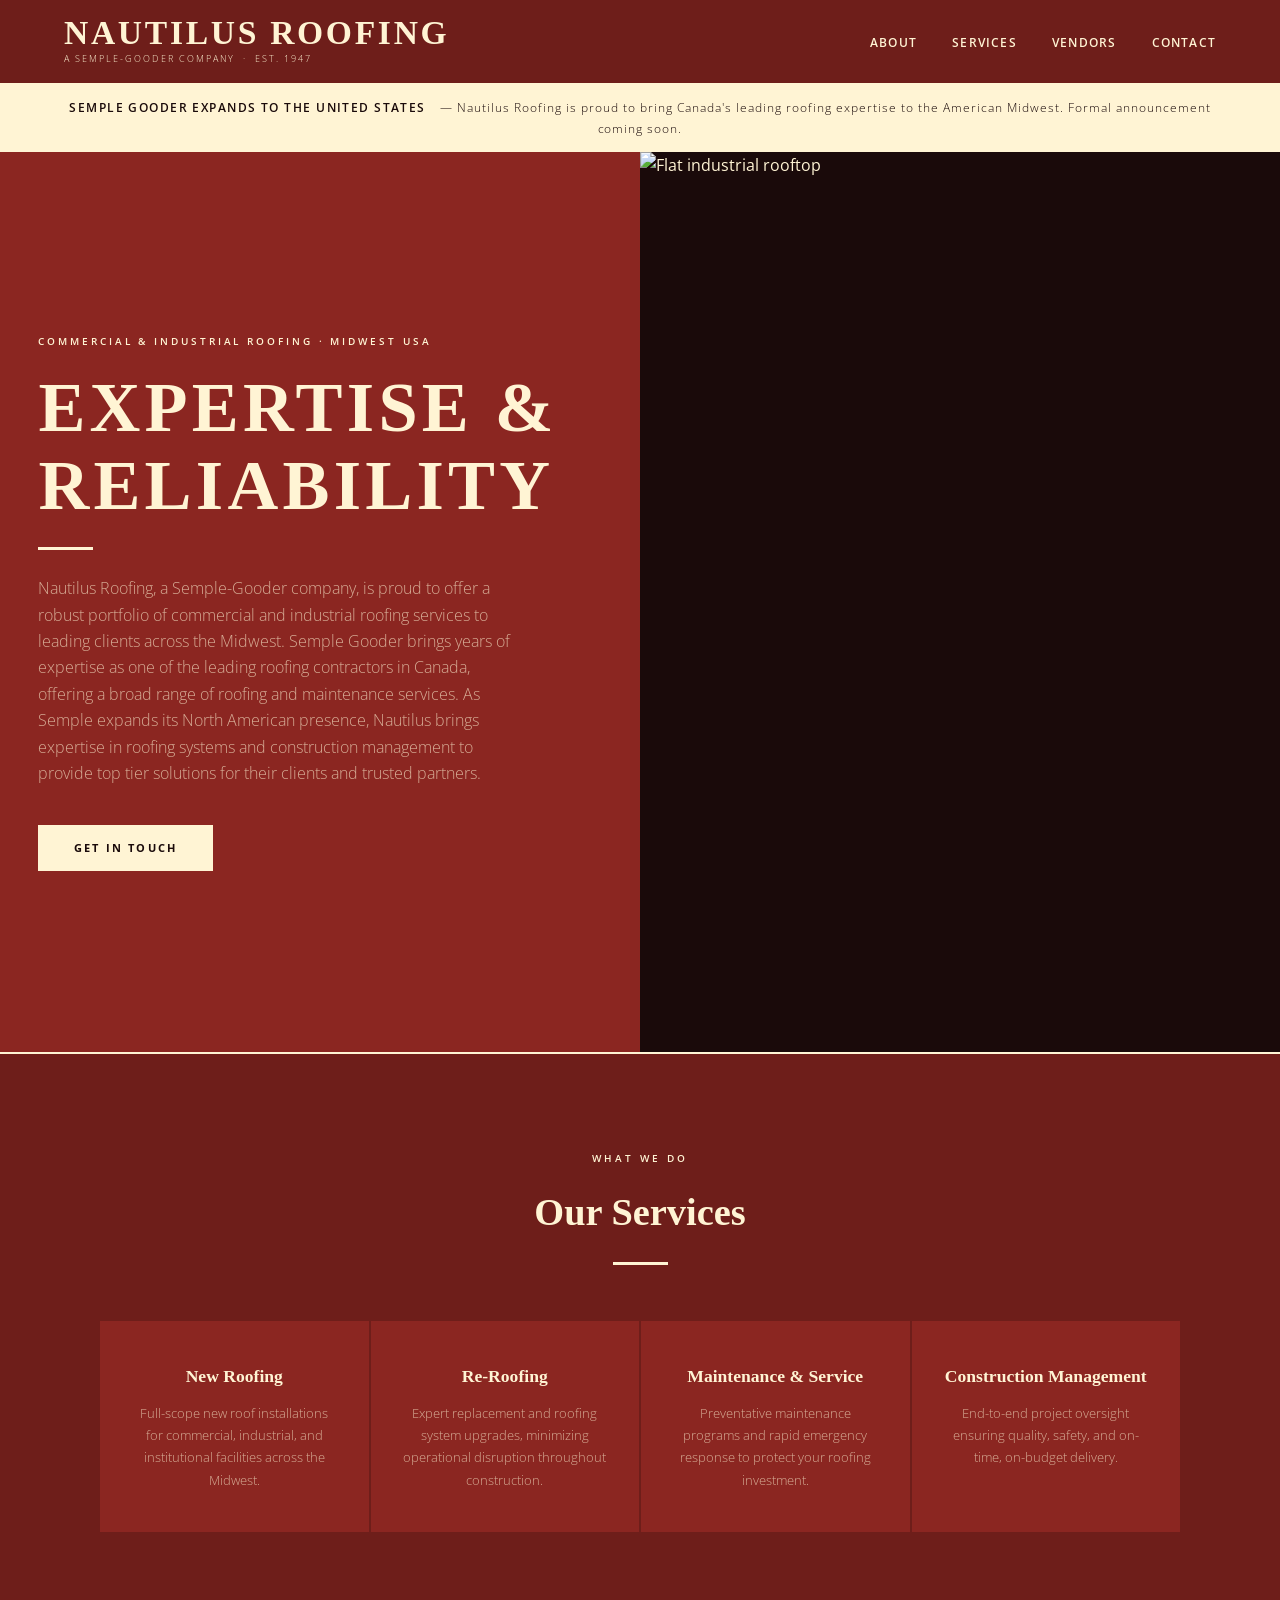
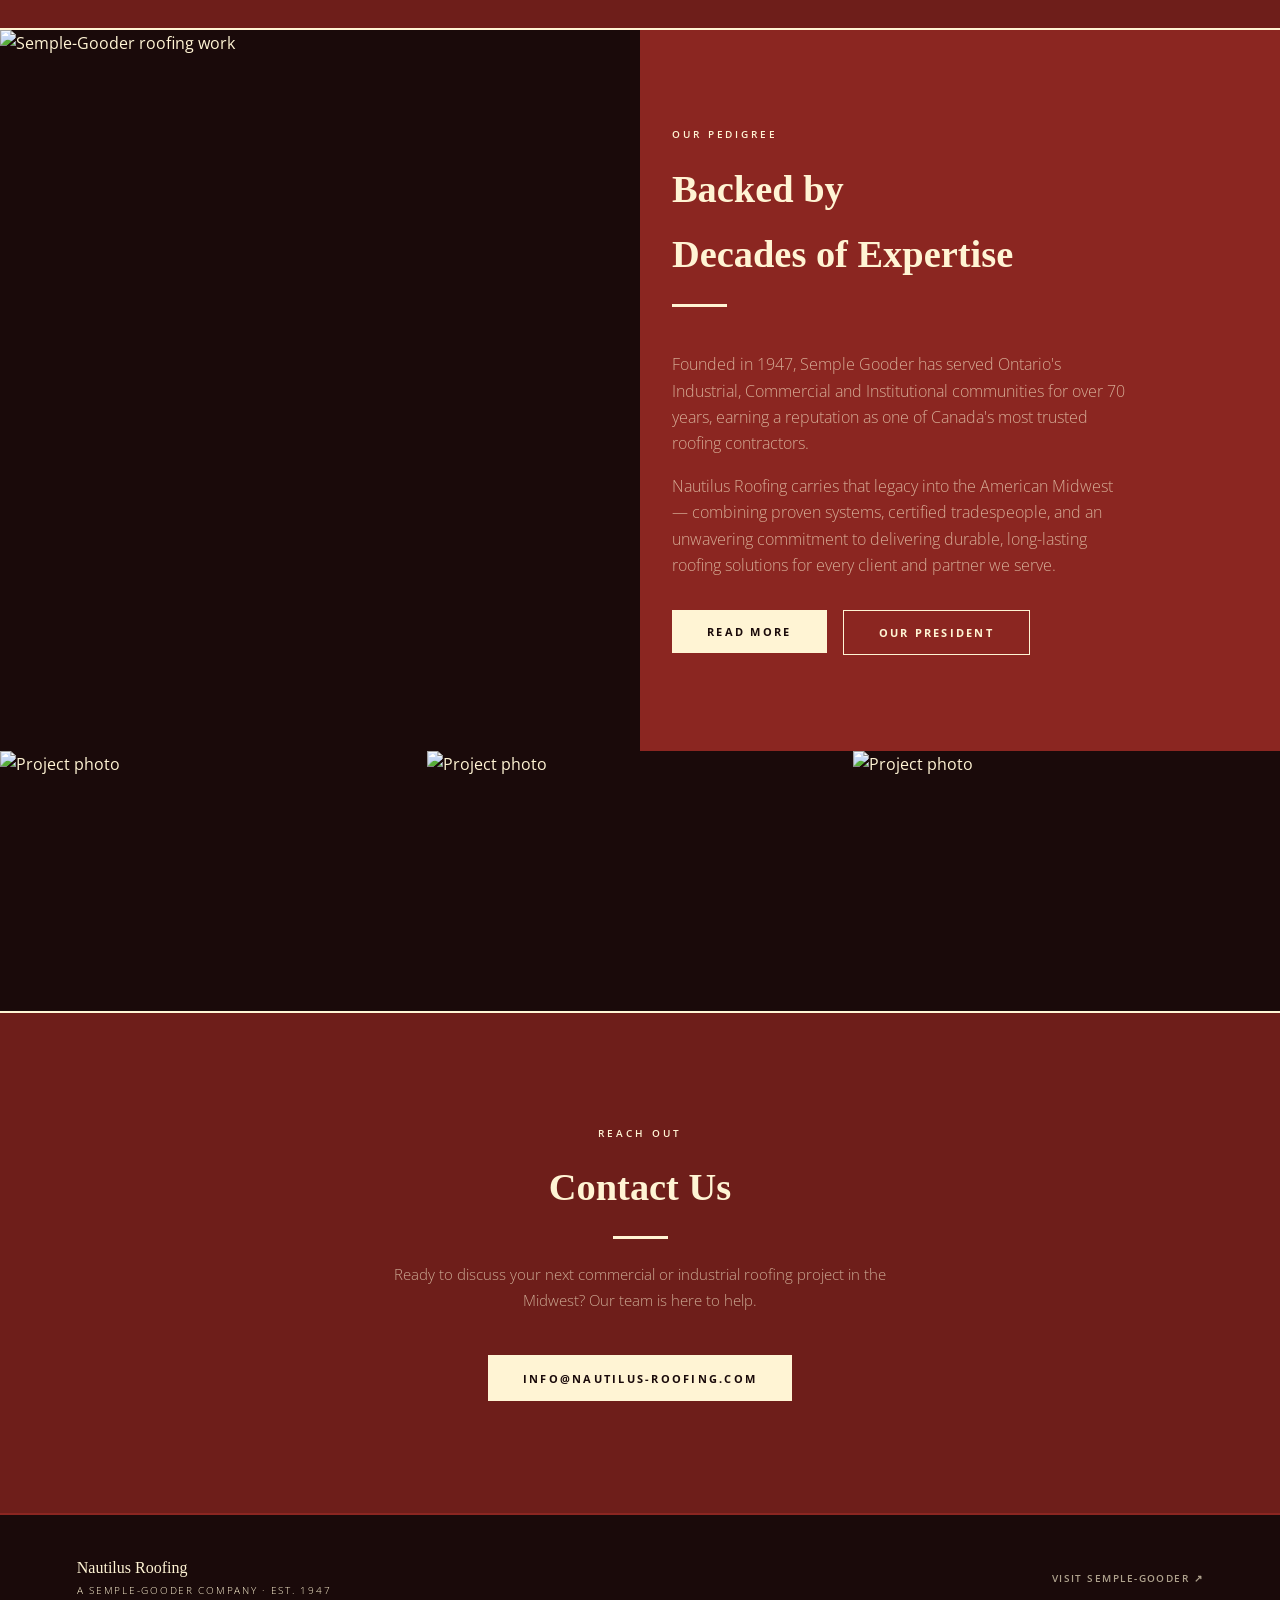
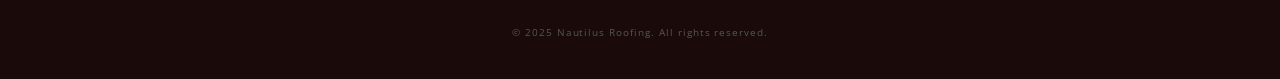
==== index.html @ 1e92c916 "Add files via upload" ====
<!DOCTYPE html>
<html lang="en">
<head>
<meta charset="UTF-8"/>
<meta name="viewport" content="width=device-width, initial-scale=1.0"/>
<title>Nautilus Roofing – A Semple-Gooder Company</title>
<link href="https://fonts.googleapis.com/css2?family=Open+Sans:wght@300;400;600&display=swap" rel="stylesheet"/>
<link href="styles.css" rel="stylesheet"/>
</head>
<body>

<!-- NAV -->
<nav>
  <div class="logo-block">
    <span class="logo-top">Nautilus <span>Roofing</span></span>
    <span class="logo-bottom">A Semple-Gooder Company &nbsp;·&nbsp; Est. 1947</span>
  </div>
  <ul class="nav-links">
    <li><a href="#about">About</a></li>
    <li><a href="#services">Services</a></li>
    <li><a href="vendor.html">Vendors</a></li>
    <li><a href="#contact">Contact</a></li>
  </ul>
</nav>

<!-- ANNOUNCEMENT -->
<div class="announcement">
  Semple Gooder Expands to the United States
  <span>— Nautilus Roofing is proud to bring Canada's leading roofing expertise to the American Midwest. Formal announcement coming soon.</span>
</div>

<!-- HERO -->
<section id="hero">
  <div class="hero-left">
    <p class="eyebrow">Commercial &amp; Industrial Roofing · Midwest USA</p>
    <h1 class="hero-title">Expertise &amp;<br>Reliability</h1>
    <div class="gold-bar"></div>
    <p class="hero-copy">
      Nautilus Roofing, a Semple-Gooder company, is proud to offer a robust portfolio of commercial and industrial roofing services to leading clients across the Midwest. Semple Gooder brings years of expertise as one of the leading roofing contractors in Canada, offering a broad range of roofing and maintenance services. As Semple expands its North American presence, Nautilus brings expertise in roofing systems and construction management to provide top tier solutions for their clients and trusted partners.
    </p>
    <a href="#contact" class="btn">Get in Touch</a>
  </div>
  <div class="hero-right">
    <img src="https://lh3.googleusercontent.com/d/12oArvIvp4bJg8T8Vio-duXnWAzdZwR2B" alt="Flat industrial rooftop"/>
  </div>
</section>

<!-- SERVICES -->
<section id="services">
  <div class="section-header">
    <span class="section-label">What We Do</span>
    <h2 class="section-title">Our Services</h2>
    <div class="gold-bar-c"></div>
  </div>
  <div class="services-grid">
    <div class="service-card">
      <h3>New Roofing</h3>
      <p>Full-scope new roof installations for commercial, industrial, and institutional facilities across the Midwest.</p>
    </div>
    <div class="service-card">
      <h3>Re-Roofing</h3>
      <p>Expert replacement and roofing system upgrades, minimizing operational disruption throughout construction.</p>
    </div>
    <div class="service-card">
      <h3>Maintenance &amp; Service</h3>
      <p>Preventative maintenance programs and rapid emergency response to protect your roofing investment.</p>
    </div>
    <div class="service-card">
      <h3>Construction Management</h3>
      <p>End-to-end project oversight ensuring quality, safety, and on-time, on-budget delivery.</p>
    </div>
  </div>
</section>

<!-- ABOUT -->
<section id="about">
  <div class="about-img">
    <img src="https://semplegooder.com/wp-content/themes/semplegooder/assets/img/front-page/about.jpg" alt="Semple-Gooder roofing work"/>
  </div>
  <div class="about-text">
    <span class="section-label">Our Pedigree</span>
    <h2 class="section-title">Backed by<br>Decades of Expertise</h2>
    <div class="gold-bar"></div>
    <p>Founded in 1947, Semple Gooder has served Ontario's Industrial, Commercial and Institutional communities for over 70 years, earning a reputation as one of Canada's most trusted roofing contractors.</p>
    <p style="margin-top:1rem;">Nautilus Roofing carries that legacy into the American Midwest — combining proven systems, certified tradespeople, and an unwavering commitment to delivering durable, long-lasting roofing solutions for every client and partner we serve.</p>
    <div class="about-buttons">
      <button class="btn" onclick="openOverlay('pr-overlay')">Read More</button>
      <button class="btn btn-outline" onclick="openOverlay('president-overlay')">Our President</button>
    </div>
  </div>
</section>

<!-- PHOTO STRIP -->
<div class="photo-strip">
  <div><img src="https://semplegooder.com/wp-content/uploads/2020/07/a-5.jpg" alt="Project photo"/></div>
  <div><img src="https://semplegooder.com/wp-content/uploads/2020/07/a-8.jpg" alt="Project photo"/></div>
  <div><img src="https://semplegooder.com/wp-content/uploads/2020/07/a-11.jpg" alt="Project photo"/></div>
</div>

<!-- CONTACT -->
<section id="contact">
  <span class="section-label">Reach Out</span>
  <h2 class="section-title">Contact Us</h2>
  <div class="gold-bar-c"></div>
  <p>Ready to discuss your next commercial or industrial roofing project in the Midwest? Our team is here to help.</p>
  <a class="btn" href="mailto:info@nautilus-roofing.com">info@nautilus-roofing.com</a>
</section>

<!-- FOOTER -->
<footer>
  <div class="footer-left">
    Nautilus Roofing
    <small>A Semple-Gooder Company · Est. 1947</small>
  </div>
  <div class="footer-right">
    <a href="https://semplegooder.com" target="_blank" rel="noopener">Visit Semple-Gooder ↗</a>
  </div>
  <p class="footer-copy">© 2025 Nautilus Roofing. All rights reserved.</p>
</footer>

<!-- PR OVERLAY -->
<div class="overlay" id="pr-overlay">
  <button class="overlay-close" onclick="closeOverlay('pr-overlay')">✕ Close</button>

  <div class="pr-header">
    <div>
      <div class="logo-top">Nautilus <span>Roofing</span></div>
      <div class="logo-bottom">A Semple Gooder Company</div>
    </div>
    <div class="pr-header-contact">
      11845 Brookfield St.<br>Livonia, MI 48154<br>(734) 524-0155
    </div>
  </div>

  <div class="overlay-inner">
    <div class="pr-headline">Nautilus Roofing, a Semple-Gooder Company, Launches Operations Across the Midwest</div>
    <div class="overlay-body">
      <p><strong>DETROIT, MICH.</strong> — Nautilus Roofing, a Semple-Gooder company, today announced its launch as a premier commercial and industrial roofing contractor serving clients throughout the Midwest.</p>
      <p>Headquartered in the Detroit area, Nautilus Roofing combines local leadership with the expertise and resources of Semple-Gooder, one of Canada's leading roofing contractors. As Semple-Gooder continues to expand its North American presence, Nautilus brings specialized roofing knowledge and construction management expertise to commercial, industrial, and institutional clients across the region.</p>
      <p>The company is led by Scott Nemecek, President of Nautilus Roofing, with Patrick Shain overseeing operations. Together with Mark Baxter, President of Semple-Gooder, the leadership team brings hundreds of years of combined roofing, construction, and project management experience to the business.</p>
      <p>Nautilus Roofing was established to serve organizations requiring a trusted roofing partner capable of delivering complex projects safely, efficiently, and with minimal disruption to ongoing operations.</p>
      <p>"The Midwest is home to some of North America's most important manufacturing, industrial, and commercial facilities," said Scott Nemecek, President of Nautilus Roofing. "Our team understands the unique challenges these facilities face and the importance of delivering roofing solutions that support long-term operational reliability."</p>
      <p>Nemecek added, "By combining local expertise with the strength and experience of Semple-Gooder, we're able to provide clients with exceptional service, proven project execution, and the resources necessary to successfully manage projects of any size or complexity."</p>
      <p>Nautilus Roofing offers a comprehensive portfolio of commercial and industrial roofing services, including new roof installations, re-roofing projects, preventative maintenance programs, emergency service response, and full-scale construction management. The company serves clients across a variety of sectors, including manufacturing, automotive, industrial, commercial, and institutional markets.</p>
      <p>According to Mark Baxter, President of Semple-Gooder, the launch represents an important milestone in the company's long-term growth strategy.</p>
      <p>"Nautilus Roofing reflects our commitment to bringing the experience, quality, and customer-focused approach that have defined Semple-Gooder for decades to clients throughout the Midwest," said Baxter. "With Scott Nemecek and Patrick Shain leading the organization, Nautilus is exceptionally well-positioned to support customers with reliable roofing solutions and professional project management from planning through completion."</p>
      <h3>Core Service Areas</h3>
      <ul>
        <li>New roofing installations for commercial, industrial, and institutional facilities</li>
        <li>Re-roofing and roofing system upgrades designed to minimize operational disruption</li>
        <li>Preventative maintenance and emergency service programs that protect roofing assets</li>
        <li>Construction management services that ensure quality, safety, schedule adherence, and budget control</li>
      </ul>
      <p>With strong local leadership, extensive industry experience, and the backing of an established North American roofing contractor, Nautilus Roofing is positioned to become a trusted partner for facility owners and property managers throughout the Midwest.</p>
    </div>

    <div class="pr-footer">
      <h3>About Nautilus Roofing</h3>
      <p>Nautilus Roofing, a Semple-Gooder company, provides commercial and industrial roofing services throughout the Midwest. Based in Detroit, the company specializes in new roofing, re-roofing, maintenance and service programs, and construction management for commercial, industrial, and institutional facilities.</p>
      <h3 style="margin-top:1.4rem;">About Semple-Gooder</h3>
      <p>Semple-Gooder is one of Canada's leading roofing contractors, providing roofing, maintenance, and construction services to commercial, industrial, and institutional clients. With decades of experience and a reputation for quality workmanship and project execution, the company continues to expand its presence across North America.</p>
      <div class="pr-media-contact">Media Contact &nbsp;·&nbsp; <span><a href="mailto:info@nautilus-roofing.com">info@nautilus-roofing.com</a></span></div>
    </div>

  </div>
</div>

<!-- PRESIDENT OVERLAY -->
<div class="overlay" id="president-overlay">
  <button class="overlay-close" onclick="closeOverlay('president-overlay')">✕ Close</button>
  <div class="overlay-inner">
    <span class="overlay-eyebrow">Meet Our President</span>
    <div class="overlay-title">Scott Nemecek</div>
    <div class="overlay-subtitle">President, Nautilus Roofing</div>
    <div class="overlay-divider"></div>
    <div class="overlay-body">
      <p>Scott Nemecek is President of Nautilus Roofing, a Semple-Gooder company, where he leads strategic growth, operational excellence, and client partnerships across the commercial and industrial roofing sector. With an extensive background in construction and business leadership, Scott has built a reputation for delivering high-quality projects, fostering strong customer relationships, and developing high-performing teams focused on safety, innovation, and long-term value.</p>
      <p>Throughout his career, Scott has held leadership roles that have strengthened his expertise in project management, business development, operations, and customer service. His extensive experience across a broad range of construction markets—including institutional, automotive, federal, power and energy, petrochemical, municipal, and K-12 and higher education sectors—has provided him with a comprehensive understanding of complex building systems, large-scale project execution, and the evolving needs of commercial and industrial property owners.</p>
      <p>Today, Scott leads Nautilus Roofing as it expands its presence throughout the Midwest, providing clients with comprehensive roofing solutions, construction management expertise, and exceptional service. Under his leadership, Nautilus continues to deliver dependable, high-performance roofing systems that help customers protect and maximize the value of their facilities.</p>
      <p>Nautilus Roofing, a Semple-Gooder company, proudly offers a robust portfolio of commercial and industrial roofing services to leading clients across the Midwest. Backed by the strength and experience of Semple Gooder, one of Canada's leading roofing contractors, Nautilus combines decades of roofing expertise with proven construction management capabilities to deliver top-tier solutions for clients and trusted partners throughout North America.</p>
    </div>
  </div>
</div>

<script src="site.js"></script>

</body>
</html>
---- styles.css ----
@font-face { font-family: 'Cooper BT'; src: local('Cooper BT'), local('CooperBT'); }
@font-face { font-family: 'Egyptian Slate'; src: local('Egyptian Slate'), local('EgyptianSlate'); }
*, *::before, *::after { box-sizing: border-box; margin: 0; padding: 0; }

:root {
  --red:    #8b2621;
  --red-dk: #6e1e1a;
  --red-lt: #a32e29;
  --gold:   #fff4d4;
  --cream:  #fff4d4;
  --white:  #ffffff;
  --dark:   #1a0a0a;
  --muted:  rgba(255,244,212,0.65);
}

html { scroll-behavior: smooth; }

body {
  font-family: 'Open Sans', sans-serif;
  background: var(--dark);
  color: var(--cream);
  line-height: 1.7;
}

/* ── NAV ── */
nav {
  position: fixed; top: 0; width: 100%; z-index: 100;
  background: var(--red-dk);
  border-bottom: 2px solid var(--gold);
  display: flex; align-items: center; justify-content: space-between;
  padding: 0 5%;     height: 85px;
}

.logo-block { display: flex; flex-direction: column; justify-content: center; }
.logo-link { text-decoration: none; }
.logo-top {
  font-family: 'Cooper BT', 'Bookman Old Style', serif;
  font-weight: 800; font-size: 2.1rem;
  letter-spacing: 0.08em; text-transform: uppercase;
  color: var(--cream); line-height: 1;
}
.logo-top span { color: var(--gold); }
.logo-bottom {
  font-family: 'Open Sans', sans-serif;
  font-size: 0.58rem; font-weight: 300;
  letter-spacing: 0.22em; text-transform: uppercase;
  color: var(--gold); margin-top: 2px;
}

.nav-links { display: flex; gap: 2.2rem; list-style: none; }
.nav-links a {
  font-family: 'Open Sans', sans-serif;
  font-size: 0.75rem; font-weight: 600;
  letter-spacing: 0.1em; text-transform: uppercase;
  color: var(--cream); text-decoration: none; transition: color 0.2s;
}
.nav-links a:hover { color: var(--gold); }
.nav-links a.active { color: var(--gold); }

/* ── ANNOUNCEMENT ── */
.announcement {
  background: var(--gold);
  color: var(--dark);
  text-align: center;
  padding: 0.75rem 5%;
  font-family: 'Open Sans', sans-serif;
  font-size: 0.75rem; font-weight: 600;
  letter-spacing: 0.12em; text-transform: uppercase;
  margin-top: 85px;
}
.announcement span {
  font-weight: 300; letter-spacing: 0.08em;
  text-transform: none; margin-left: 0.6rem; font-size: 0.78rem;
}

/* ── HERO ── */
#hero {
  min-height: 100vh;
  display: grid;
  grid-template-columns: 1fr 1fr;
}

.hero-left {
  background: var(--red);
  display: flex; flex-direction: column;
  justify-content: center;
  padding: 6rem 5% 6rem 6%;
  position: relative; overflow: hidden;
}
.hero-left::before {
  content: '';
  position: absolute; inset: 0;
  background: url('https://semplegooder.com/wp-content/uploads/2020/07/a-1.jpg') center/cover no-repeat;
  opacity: 0.12; pointer-events: none;
}
.hero-left > * { position: relative; z-index: 1; }

.eyebrow {
  font-size: 0.65rem; font-weight: 600;
  letter-spacing: 0.28em; text-transform: uppercase;
  color: var(--gold); margin-bottom: 1.2rem;
}
.hero-title {
  font-family: 'Cooper BT', 'Bookman Old Style', serif;
  font-size: clamp(2.8rem, 5.5vw, 4.4rem);
  font-weight: 800; line-height: 1.1;
  text-transform: uppercase; letter-spacing: 0.06em;
  color: var(--cream); margin-bottom: 1.4rem;
}
.gold-bar { width: 55px; height: 3px; background: var(--gold); margin-bottom: 1.6rem; }
.hero-copy {
  font-size: 0.97rem; font-weight: 300;
  color: var(--muted); margin-bottom: 2.4rem; max-width: 480px;
}
.btn {
  display: inline-block;
  font-family: 'Open Sans', sans-serif;
  font-size: 0.7rem; font-weight: 700;
  letter-spacing: 0.2em; text-transform: uppercase;
  padding: 0.85rem 2.2rem;
  background: var(--gold); color: var(--dark);
  text-decoration: none; border: none; cursor: pointer;
  transition: opacity 0.2s; align-self: flex-start;
}
.btn:hover { opacity: 0.85; }
.btn-outline {
  background: transparent;
  border: 1px solid var(--gold);
  color: var(--gold);
}
.btn-outline:hover { background: var(--gold); color: var(--dark); opacity: 1; }

.hero-right { position: relative; overflow: hidden; }
.hero-right img { width: 100%; height: 100%; object-fit: cover; display: block; }

/* ── SECTION SHARED ── */
.section-header { text-align: center; margin-bottom: 3.5rem; }
.section-label {
  font-size: 0.65rem; font-weight: 600;
  letter-spacing: 0.28em; text-transform: uppercase;
  color: var(--gold); display: block; margin-bottom: 0.8rem;
}
.section-title {
  font-family: 'Egyptian Slate', 'Georgia', serif;
  font-size: clamp(1.6rem, 3vw, 2.4rem);
  font-weight: 700; color: var(--cream); margin-bottom: 1rem;
}
.gold-bar-c { width: 55px; height: 3px; background: var(--gold); margin: 0 auto; }

/* ── SERVICES ── */
#services {
  background: var(--red-dk);
  border-top: 2px solid var(--gold);
  border-bottom: 2px solid var(--gold);
  padding: 6rem 6%;
}
.services-grid {
  display: grid;
  grid-template-columns: repeat(auto-fit, minmax(220px, 1fr));
  gap: 2px; max-width: 1080px; margin: 0 auto;
}
.service-card {
  background: var(--red); padding: 2.6rem 2rem;
  text-align: center; transition: background 0.2s;
  position: relative; overflow: hidden;
}
.service-card::before {
  content: ''; position: absolute; bottom: 0; left: 0;
  width: 100%; height: 3px; background: var(--gold);
  transform: scaleX(0); transform-origin: left; transition: transform 0.3s;
}
.service-card:hover { background: var(--red-lt); }
.service-card:hover::before { transform: scaleX(1); }
.service-card h3 {
  font-family: 'Playfair Display', serif;
  font-size: 1.1rem; color: var(--cream); margin-bottom: 0.6rem;
}
.service-card p { font-size: 0.82rem; color: var(--muted); font-weight: 300; }

/* ── ABOUT ── */
#about { display: grid; grid-template-columns: 1fr 1fr; min-height: 500px; }
.about-img { position: relative; overflow: hidden; }
.about-img img { width: 100%; height: 100%; object-fit: cover; display: block; }
.about-text {
  background: var(--red); padding: 6rem 5%;
  display: flex; flex-direction: column; justify-content: center;
}
.about-text p {
  font-size: 0.97rem; font-weight: 300;
  color: var(--muted); margin-top: 1.2rem; max-width: 460px;
}
.about-buttons { display: flex; gap: 1rem; margin-top: 2rem; flex-wrap: wrap; }

/* ── PHOTO STRIP ── */
.photo-strip { display: grid; grid-template-columns: repeat(3, 1fr); height: 260px; overflow: hidden; }
.photo-strip div { overflow: hidden; }
.photo-strip img { width: 100%; height: 100%; object-fit: cover; display: block; transition: transform 0.5s; }
.photo-strip div:hover img { transform: scale(1.04); }

/* ── CONTACT ── */
#contact {
  background: var(--red-dk);
  border-top: 2px solid var(--gold);
  padding: 7rem 6%; text-align: center;
}
#contact p {
  font-size: 0.95rem; font-weight: 300; color: var(--muted);
  margin: 1.4rem auto 2.6rem; max-width: 500px;
}

/* ── FOOTER ── */
footer {
  background: var(--dark); border-top: 2px solid var(--red);
  padding: 2.4rem 6%;
  display: flex; flex-wrap: wrap;
  align-items: center; justify-content: space-between; gap: 1rem;
}
.footer-left { font-family: 'Playfair Display', serif; font-size: 1rem; color: var(--cream); }
.footer-left small {
  display: block; font-family: 'Open Sans', sans-serif;
  font-size: 0.6rem; font-weight: 300;
  letter-spacing: 0.18em; text-transform: uppercase;
  color: var(--gold); margin-top: 2px;
}
.footer-right a {
  font-family: 'Open Sans', sans-serif;
  font-size: 0.65rem; font-weight: 600;
  letter-spacing: 0.14em; text-transform: uppercase;
  color: var(--muted); text-decoration: none; transition: color 0.2s;
}
.footer-right a:hover { color: var(--gold); }
.footer-copy { width: 100%; text-align: center; font-size: 0.6rem; color: #555; margin-top: 0.6rem; letter-spacing: 0.1em; }

/* ── OVERLAY PAGES ── */
.overlay {
  display: none; position: fixed; inset: 0; z-index: 200;
  background: var(--dark); overflow-y: auto;
}
.overlay.active { display: block; }
.overlay-inner { max-width: 1100px; margin: 0 auto; padding: 5rem 8% 6rem; }
.overlay-close {
  position: fixed; top: 1.6rem; right: 2rem;
  font-family: 'Open Sans', sans-serif;
  font-size: 0.7rem; font-weight: 600;
  letter-spacing: 0.16em; text-transform: uppercase;
  color: var(--gold); background: var(--red-dk);
  border: 1px solid var(--gold); padding: 0.5rem 1.2rem;
  cursor: pointer; z-index: 201;
}
.overlay-close:hover { background: var(--red); }
.overlay-eyebrow {
  font-size: 0.65rem; font-weight: 600;
  letter-spacing: 0.28em; text-transform: uppercase;
  color: var(--gold); margin-bottom: 1rem; display: block;
}
.overlay-title {
  font-family: 'Cooper BT', 'Bookman Old Style', serif;
  font-size: clamp(1.8rem, 4vw, 3rem);
  font-weight: 800; color: var(--cream);
  text-transform: uppercase; letter-spacing: 0.05em;
  margin-bottom: 0.4rem;
}
.overlay-subtitle {
  font-family: 'Egyptian Slate', 'Georgia', serif;
  font-size: 1rem; color: var(--muted); margin-bottom: 2rem;
}
.overlay-divider { width: 55px; height: 3px; background: var(--gold); margin-bottom: 2.4rem; }
.overlay-body p {
  font-size: 0.95rem; font-weight: 300;
  color: var(--muted); line-height: 1.9; margin-bottom: 1.4rem;
}
.overlay-body h3 {
  font-family: 'Egyptian Slate', 'Georgia', serif;
  font-size: 1.1rem; color: var(--cream);
  margin: 2rem 0 0.8rem;
}
.overlay-body ul {
  list-style: none; margin-bottom: 1.4rem;
}
.overlay-body ul li {
  font-size: 0.95rem; font-weight: 300;
  color: var(--muted); line-height: 1.9; padding-left: 1.2rem;
  position: relative;
}
.overlay-body ul li::before {
  content: '—'; position: absolute; left: 0; color: var(--gold);
}

/* PR letterhead inside the PR overlay */
.pr-header {
  background: var(--red-dk);
  border-top: 2px solid var(--gold); border-bottom: 2px solid var(--gold);
  padding: 1.2rem 12%;
  display: flex; justify-content: space-between; align-items: center;
  flex-wrap: wrap; gap: 1rem;
}
.pr-header .logo-top { font-size: 1.9rem; }
.pr-header-contact {
  text-align: right; font-size: 0.8rem; font-weight: 300;
  color: var(--cream); line-height: 1.8;
}
.pr-headline {
  font-family: 'Egyptian Slate', 'Georgia', serif;
  font-size: 1.25rem; font-weight: 700;
  color: var(--cream); margin-bottom: 2rem; line-height: 1.4;
}
.pr-footer { border-top: 3px solid var(--gold); margin-top: 3rem; padding-top: 2rem; }
.pr-footer p {
  font-size: 0.9rem; font-weight: 300;
  color: var(--muted); line-height: 1.9; margin-top: 0.6rem;
}
.pr-media-contact {
  margin-top: 1.6rem; font-size: 0.65rem;
  letter-spacing: 0.16em; text-transform: uppercase; color: var(--gold);
}
.pr-media-contact span { color: var(--muted); text-transform: none; letter-spacing: 0.04em; }
.pr-media-contact a { color: inherit; text-decoration: none; }
.pr-media-contact a:hover { color: var(--gold); text-decoration: underline; }

/* ── SUB-PAGE HERO ── */
.page-hero {
  background: var(--red);
  border-bottom: 2px solid var(--gold);
  padding: 9rem 6% 4.5rem;
  text-align: center;
  position: relative; overflow: hidden;
}
.page-hero::before {
  content: '';
  position: absolute; inset: 0;
  background: url('https://semplegooder.com/wp-content/uploads/2020/07/a-1.jpg') center/cover no-repeat;
  opacity: 0.12; pointer-events: none;
}
.page-hero > * { position: relative; z-index: 1; }
.page-hero .hero-title { margin-bottom: 1.4rem; }

/* ── VENDORS ── */
.vendor-body { background: var(--red); padding: 5rem 6% 6rem; }
.vendor-prose { max-width: 820px; margin: 0 auto; }
.vendor-prose p {
  font-size: 0.97rem; font-weight: 300;
  color: var(--muted); line-height: 1.9; margin-bottom: 1.5rem;
}
.vendor-prose p:last-child { margin-bottom: 0; }
.vendor-lead { color: var(--cream) !important; font-size: 1.05rem !important; }

#vendor-docs {
  background: var(--red-dk);
  border-top: 2px solid var(--gold);
  padding: 6rem 6%;
}
.docs-grid {
  display: grid;
  grid-template-columns: repeat(auto-fit, minmax(280px, 1fr));
  gap: 2px; max-width: 900px; margin: 0 auto;
}
.doc-card {
  background: var(--red); padding: 2.8rem 2rem;
  text-align: center; transition: background 0.2s;
  position: relative; overflow: hidden;
  display: flex; flex-direction: column; align-items: center;
}
.doc-card::before {
  content: ''; position: absolute; bottom: 0; left: 0;
  width: 100%; height: 3px; background: var(--gold);
  transform: scaleX(0); transform-origin: left; transition: transform 0.3s;
}
.doc-card:hover { background: var(--red-lt); }
.doc-card:hover::before { transform: scaleX(1); }
.doc-card h3 {
  font-family: 'Egyptian Slate', 'Georgia', serif;
  font-size: 1.1rem; color: var(--cream); margin-bottom: 0.6rem;
}
.doc-card p {
  font-size: 0.82rem; color: var(--muted);
  font-weight: 300; margin-bottom: 1.8rem;
}
.doc-card .btn { align-self: center; margin-top: auto; }
.docs-note {
  text-align: center; font-size: 0.85rem; font-weight: 300;
  color: var(--muted); max-width: 620px; margin: 3rem auto 0;
}
.docs-note a { color: var(--gold); }

@media (max-width: 768px) {
  #hero, #about { grid-template-columns: 1fr; }
  .hero-right { height: 320px; }
  .about-img { height: 280px; }
  .photo-strip { grid-template-columns: 1fr 1fr; height: 200px; }
  .photo-strip div:last-child { display: none; }
  .nav-links { display: none; }
  .pr-header { padding: 1.2rem 6%; }
  .pr-header-contact { text-align: left; }
  .page-hero { padding: 7.5rem 6% 3.5rem; }
}
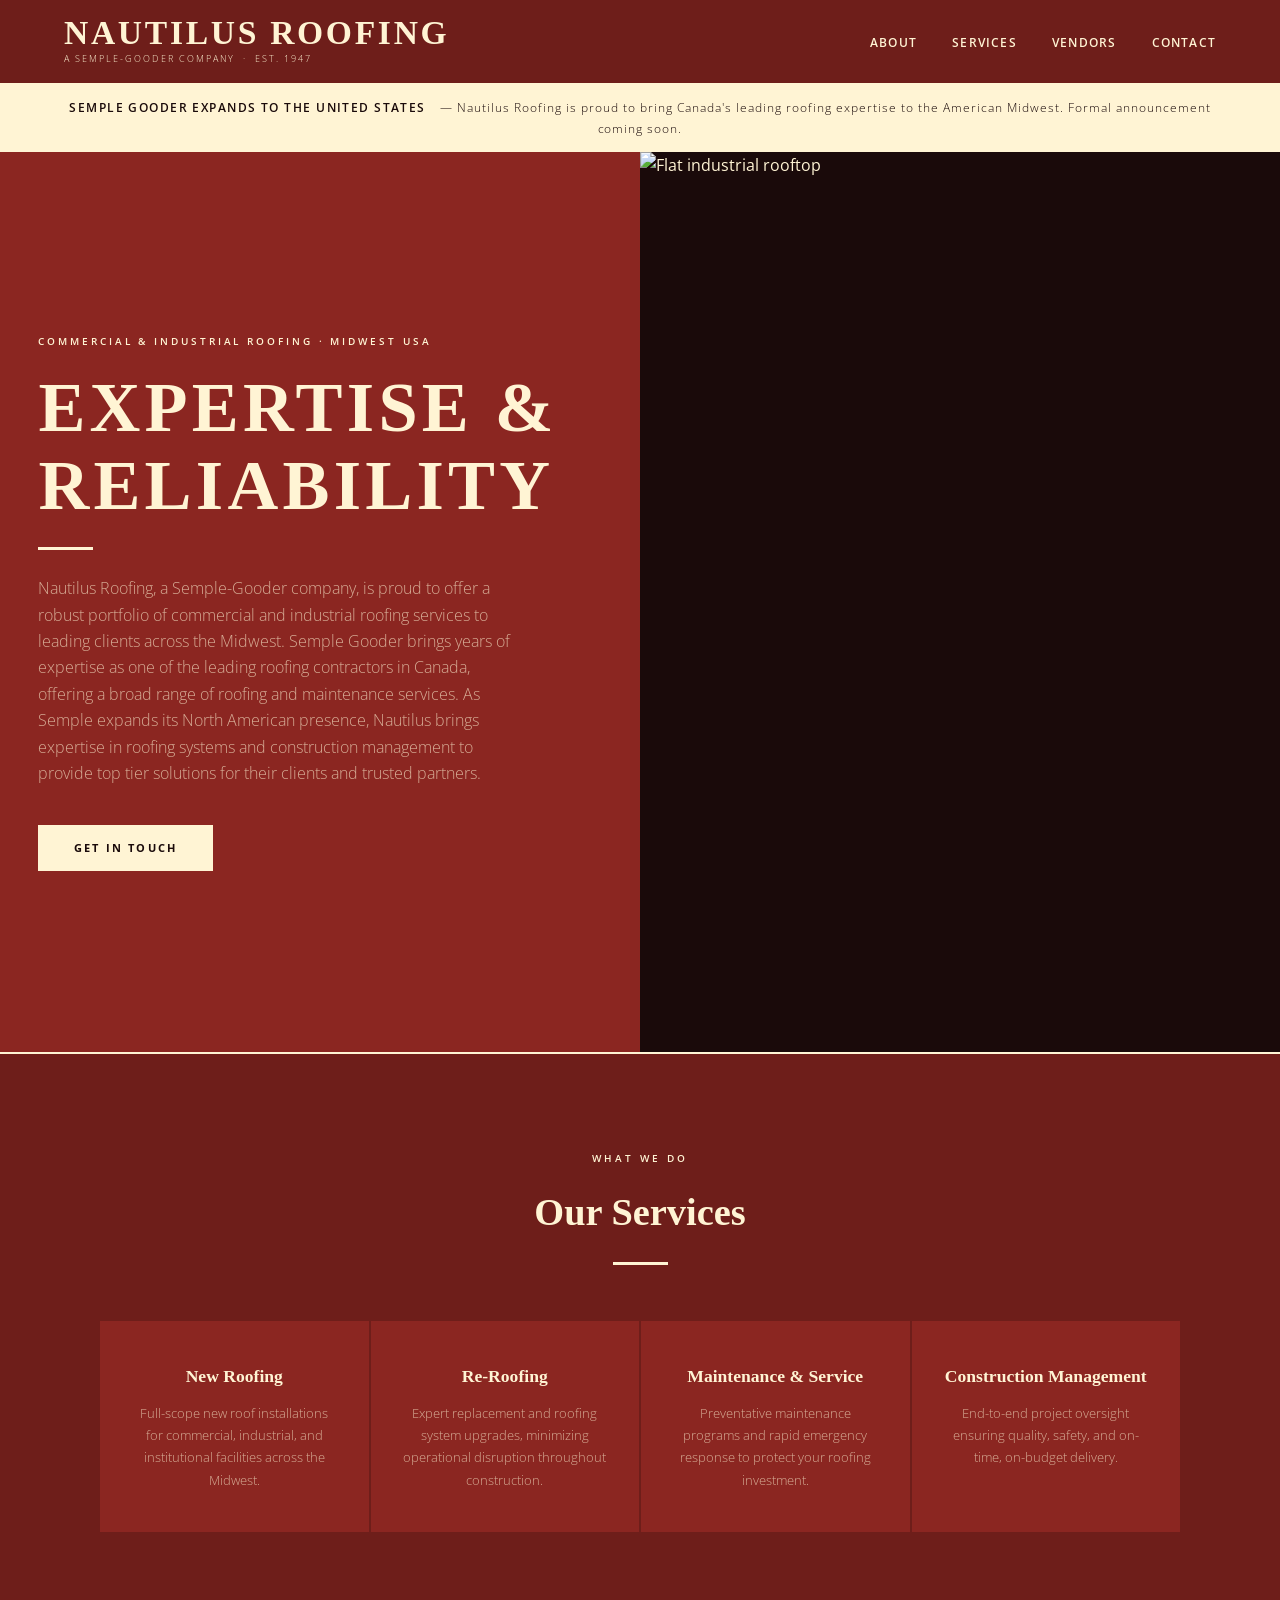
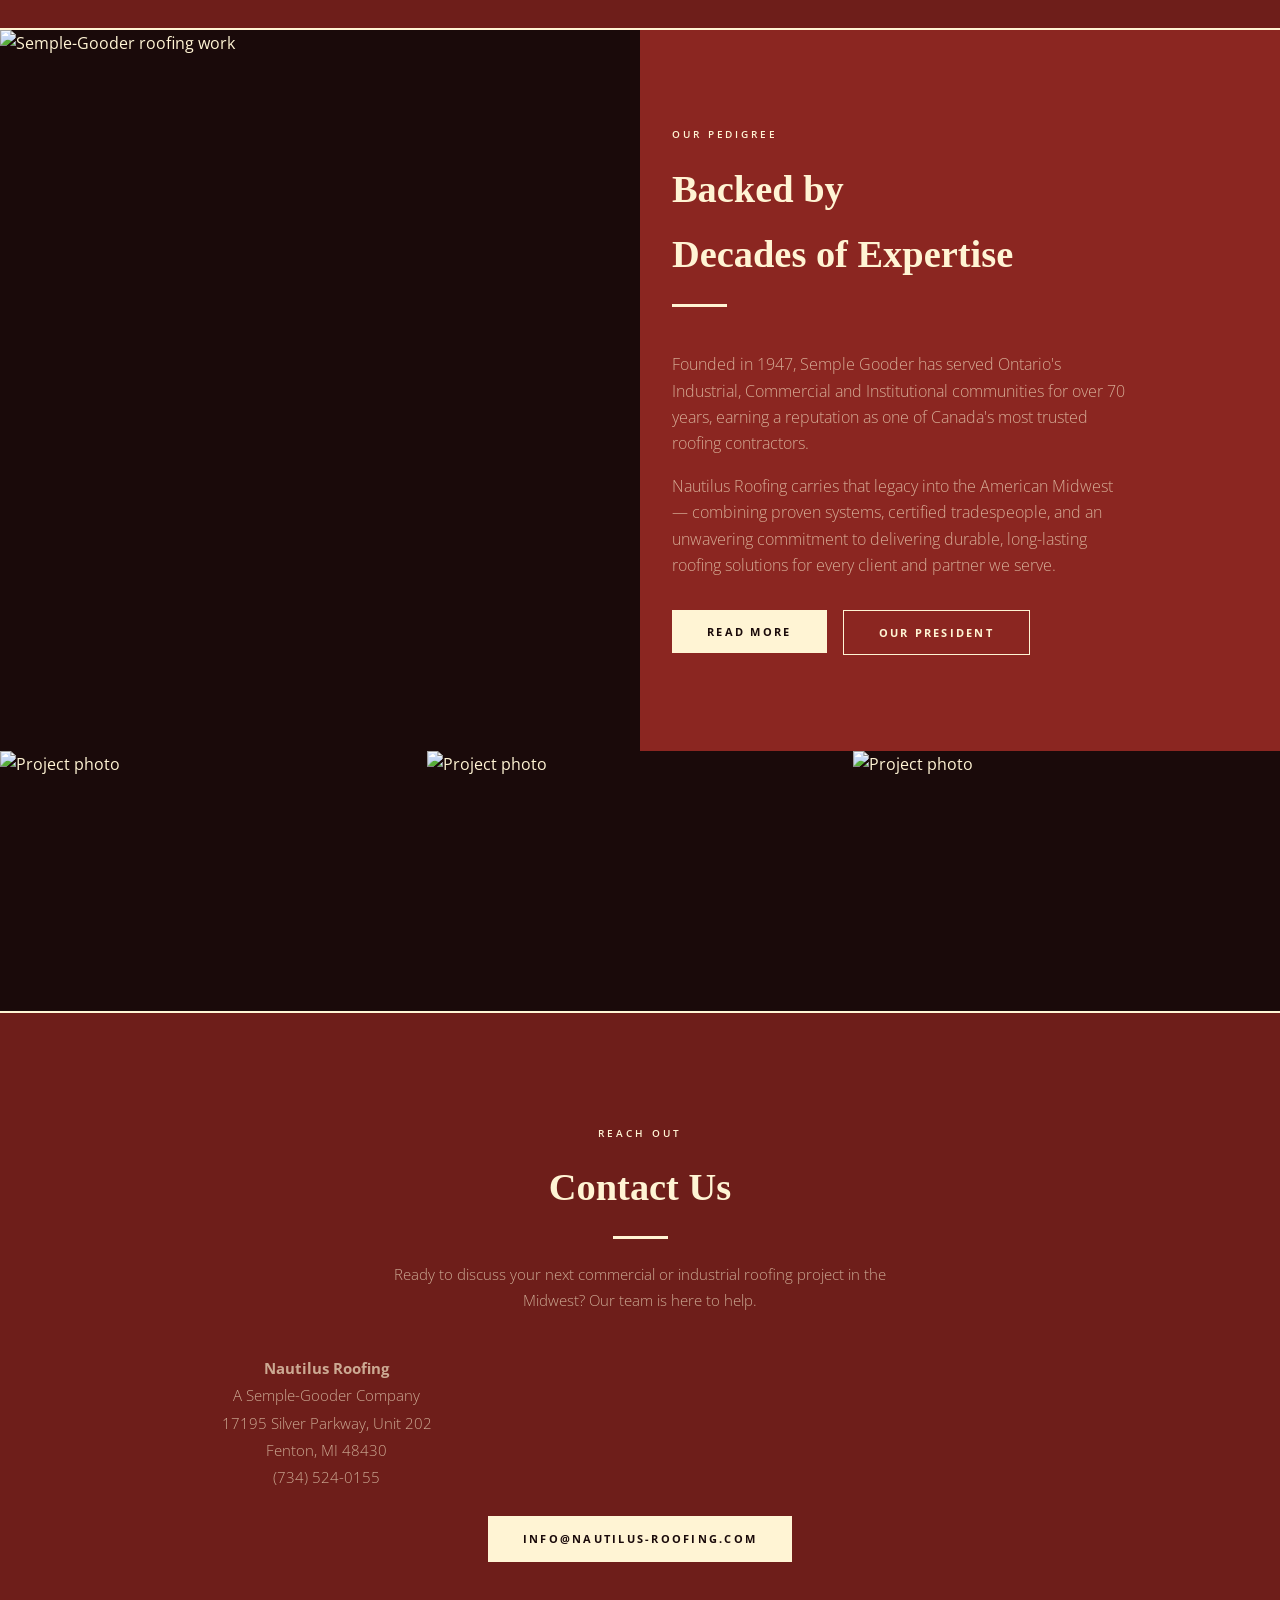
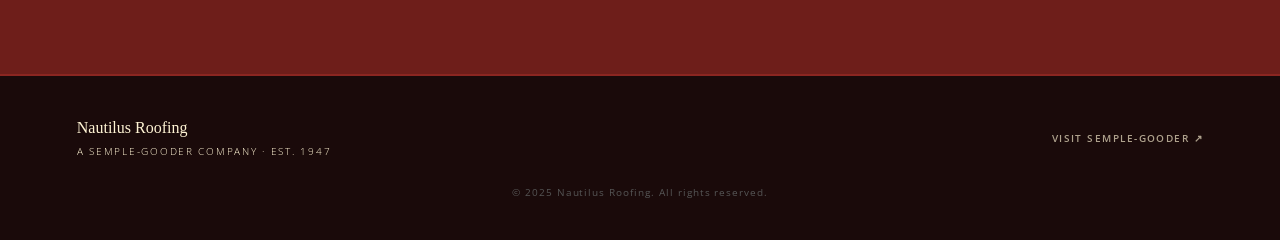
==== commit 55b6b29e: "Update index.html address update v3" ====
--- a/index.html
+++ b/index.html
@@ -3,18 +3,30 @@
 <head>
 <meta charset="UTF-8"/>
 <meta name="viewport" content="width=device-width, initial-scale=1.0"/>
+
 <title>Nautilus Roofing – A Semple-Gooder Company</title>
-<link href="https://fonts.googleapis.com/css2?family=Open+Sans:wght@300;400;600&display=swap" rel="stylesheet"/>
+
+<link
+  href="https://fonts.googleapis.com/css2?family=Open+Sans:wght@300;400;600&display=swap"
+  rel="stylesheet"
+/>
+
 <link href="styles.css" rel="stylesheet"/>
 </head>
+
 <body>
 
 <!-- NAV -->
 <nav>
   <div class="logo-block">
-    <span class="logo-top">Nautilus <span>Roofing</span></span>
-    <span class="logo-bottom">A Semple-Gooder Company &nbsp;·&nbsp; Est. 1947</span>
-  </div>
+    <span class="logo-top">
+      Nautilus <span>Roofing</span>
+    </span>
+    <span class="logo-bottom">
+      A Semple-Gooder Company &nbsp;·&nbsp; Est. 1947
+    </span>
+  </div>
+
   <ul class="nav-links">
     <li><a href="#about">About</a></li>
     <li><a href="#services">Services</a></li>
@@ -23,166 +35,452 @@
   </ul>
 </nav>
 
+
 <!-- ANNOUNCEMENT -->
 <div class="announcement">
   Semple Gooder Expands to the United States
-  <span>— Nautilus Roofing is proud to bring Canada's leading roofing expertise to the American Midwest. Formal announcement coming soon.</span>
+  <span>
+    — Nautilus Roofing is proud to bring Canada's leading roofing
+    expertise to the American Midwest. Formal announcement coming soon.
+  </span>
 </div>
+
 
 <!-- HERO -->
 <section id="hero">
+
   <div class="hero-left">
-    <p class="eyebrow">Commercial &amp; Industrial Roofing · Midwest USA</p>
-    <h1 class="hero-title">Expertise &amp;<br>Reliability</h1>
+
+    <p class="eyebrow">
+      Commercial &amp; Industrial Roofing · Midwest USA
+    </p>
+
+    <h1 class="hero-title">
+      Expertise &amp;<br>
+      Reliability
+    </h1>
+
     <div class="gold-bar"></div>
+
     <p class="hero-copy">
-      Nautilus Roofing, a Semple-Gooder company, is proud to offer a robust portfolio of commercial and industrial roofing services to leading clients across the Midwest. Semple Gooder brings years of expertise as one of the leading roofing contractors in Canada, offering a broad range of roofing and maintenance services. As Semple expands its North American presence, Nautilus brings expertise in roofing systems and construction management to provide top tier solutions for their clients and trusted partners.
+      Nautilus Roofing, a Semple-Gooder company, is proud to offer a
+      robust portfolio of commercial and industrial roofing services to
+      leading clients across the Midwest. Semple Gooder brings years of
+      expertise as one of the leading roofing contractors in Canada,
+      offering a broad range of roofing and maintenance services. As
+      Semple expands its North American presence, Nautilus brings
+      expertise in roofing systems and construction management to
+      provide top tier solutions for their clients and trusted partners.
     </p>
+
     <a href="#contact" class="btn">Get in Touch</a>
-  </div>
+
+  </div>
+
+
   <div class="hero-right">
-    <img src="https://lh3.googleusercontent.com/d/12oArvIvp4bJg8T8Vio-duXnWAzdZwR2B" alt="Flat industrial rooftop"/>
-  </div>
+    <img
+      src="https://lh3.googleusercontent.com/d/12oArvIvp4bJg8T8Vio-duXnWAzdZwR2B"
+      alt="Flat industrial rooftop"
+    />
+  </div>
+
 </section>
+
 
 <!-- SERVICES -->
 <section id="services">
+
   <div class="section-header">
+
     <span class="section-label">What We Do</span>
-    <h2 class="section-title">Our Services</h2>
+
+    <h2 class="section-title">
+      Our Services
+    </h2>
+
     <div class="gold-bar-c"></div>
-  </div>
+
+  </div>
+
+
   <div class="services-grid">
+
     <div class="service-card">
       <h3>New Roofing</h3>
-      <p>Full-scope new roof installations for commercial, industrial, and institutional facilities across the Midwest.</p>
-    </div>
+      <p>
+        Full-scope new roof installations for commercial, industrial,
+        and institutional facilities across the Midwest.
+      </p>
+    </div>
+
+
     <div class="service-card">
       <h3>Re-Roofing</h3>
-      <p>Expert replacement and roofing system upgrades, minimizing operational disruption throughout construction.</p>
-    </div>
+      <p>
+        Expert replacement and roofing system upgrades, minimizing
+        operational disruption throughout construction.
+      </p>
+    </div>
+
+
     <div class="service-card">
       <h3>Maintenance &amp; Service</h3>
-      <p>Preventative maintenance programs and rapid emergency response to protect your roofing investment.</p>
-    </div>
+      <p>
+        Preventative maintenance programs and rapid emergency response
+        to protect your roofing investment.
+      </p>
+    </div>
+
+
     <div class="service-card">
       <h3>Construction Management</h3>
-      <p>End-to-end project oversight ensuring quality, safety, and on-time, on-budget delivery.</p>
-    </div>
-  </div>
+      <p>
+        End-to-end project oversight ensuring quality, safety, and
+        on-time, on-budget delivery.
+      </p>
+    </div>
+
+  </div>
+
 </section>
+
 
 <!-- ABOUT -->
 <section id="about">
+
   <div class="about-img">
-    <img src="https://semplegooder.com/wp-content/themes/semplegooder/assets/img/front-page/about.jpg" alt="Semple-Gooder roofing work"/>
-  </div>
+
+    <img
+      src="https://semplegooder.com/wp-content/themes/semplegooder/assets/img/front-page/about.jpg"
+      alt="Semple-Gooder roofing work"
+    />
+
+  </div>
+
+
   <div class="about-text">
-    <span class="section-label">Our Pedigree</span>
-    <h2 class="section-title">Backed by<br>Decades of Expertise</h2>
+
+    <span class="section-label">
+      Our Pedigree
+    </span>
+
+    <h2 class="section-title">
+      Backed by<br>
+      Decades of Expertise
+    </h2>
+
     <div class="gold-bar"></div>
-    <p>Founded in 1947, Semple Gooder has served Ontario's Industrial, Commercial and Institutional communities for over 70 years, earning a reputation as one of Canada's most trusted roofing contractors.</p>
-    <p style="margin-top:1rem;">Nautilus Roofing carries that legacy into the American Midwest — combining proven systems, certified tradespeople, and an unwavering commitment to delivering durable, long-lasting roofing solutions for every client and partner we serve.</p>
+
+    <p>
+      Founded in 1947, Semple Gooder has served Ontario's Industrial,
+      Commercial and Institutional communities for over 70 years,
+      earning a reputation as one of Canada's most trusted roofing
+      contractors.
+    </p>
+
+    <p style="margin-top:1rem;">
+      Nautilus Roofing carries that legacy into the American Midwest —
+      combining proven systems, certified tradespeople, and an unwavering
+      commitment to delivering durable, long-lasting roofing solutions
+      for every client and partner we serve.
+    </p>
+
+
     <div class="about-buttons">
-      <button class="btn" onclick="openOverlay('pr-overlay')">Read More</button>
-      <button class="btn btn-outline" onclick="openOverlay('president-overlay')">Our President</button>
-    </div>
-  </div>
+
+      <button
+        class="btn"
+        onclick="openOverlay('pr-overlay')">
+        Read More
+      </button>
+
+      <button
+        class="btn btn-outline"
+        onclick="openOverlay('president-overlay')">
+        Our President
+      </button>
+
+    </div>
+
+  </div>
+
 </section>
+
 
 <!-- PHOTO STRIP -->
 <div class="photo-strip">
-  <div><img src="https://semplegooder.com/wp-content/uploads/2020/07/a-5.jpg" alt="Project photo"/></div>
-  <div><img src="https://semplegooder.com/wp-content/uploads/2020/07/a-8.jpg" alt="Project photo"/></div>
-  <div><img src="https://semplegooder.com/wp-content/uploads/2020/07/a-11.jpg" alt="Project photo"/></div>
+
+  <div>
+    <img
+      src="https://semplegooder.com/wp-content/uploads/2020/07/a-5.jpg"
+      alt="Project photo"
+    />
+  </div>
+
+  <div>
+    <img
+      src="https://semplegooder.com/wp-content/uploads/2020/07/a-8.jpg"
+      alt="Project photo"
+    />
+  </div>
+
+  <div>
+    <img
+      src="https://semplegooder.com/wp-content/uploads/2020/07/a-11.jpg"
+      alt="Project photo"
+    />
+  </div>
+
 </div>
+
 
 <!-- CONTACT -->
 <section id="contact">
-  <span class="section-label">Reach Out</span>
-  <h2 class="section-title">Contact Us</h2>
+
+  <span class="section-label">
+    Reach Out
+  </span>
+
+  <h2 class="section-title">
+    Contact Us
+  </h2>
+
   <div class="gold-bar-c"></div>
-  <p>Ready to discuss your next commercial or industrial roofing project in the Midwest? Our team is here to help.</p>
-  <a class="btn" href="mailto:info@nautilus-roofing.com">info@nautilus-roofing.com</a>
+
+  <p>
+    Ready to discuss your next commercial or industrial roofing project
+    in the Midwest? Our team is here to help.
+  </p>
+
+  <p style="margin: 1.5rem 0; line-height: 1.8;">
+    <strong>Nautilus Roofing</strong><br>
+    A Semple-Gooder Company<br>
+    17195 Silver Parkway, Unit 202<br>
+    Fenton, MI 48430<br>
+    (734) 524-0155
+  </p>
+
+  <a
+    class="btn"
+    href="mailto:info@nautilus-roofing.com">
+    info@nautilus-roofing.com
+  </a>
+
 </section>
+
 
 <!-- FOOTER -->
 <footer>
+
   <div class="footer-left">
+
     Nautilus Roofing
-    <small>A Semple-Gooder Company · Est. 1947</small>
-  </div>
+
+    <small>
+      A Semple-Gooder Company · Est. 1947
+    </small>
+
+  </div>
+
+
   <div class="footer-right">
-    <a href="https://semplegooder.com" target="_blank" rel="noopener">Visit Semple-Gooder ↗</a>
-  </div>
-  <p class="footer-copy">© 2025 Nautilus Roofing. All rights reserved.</p>
+
+    <a
+      href="https://semplegooder.com"
+      target="_blank"
+      rel="noopener">
+      Visit Semple-Gooder ↗
+    </a>
+
+  </div>
+
+
+  <p class="footer-copy">
+    © 2025 Nautilus Roofing. All rights reserved.
+  </p>
+
 </footer>
+
 
 <!-- PR OVERLAY -->
 <div class="overlay" id="pr-overlay">
-  <button class="overlay-close" onclick="closeOverlay('pr-overlay')">✕ Close</button>
+
+  <button
+    class="overlay-close"
+    onclick="closeOverlay('pr-overlay')">
+    ✕ Close
+  </button>
+
 
   <div class="pr-header">
+
     <div>
-      <div class="logo-top">Nautilus <span>Roofing</span></div>
-      <div class="logo-bottom">A Semple Gooder Company</div>
-    </div>
+
+      <div class="logo-top">
+        Nautilus <span>Roofing</span>
+      </div>
+
+      <div class="logo-bottom">
+        A Semple Gooder Company
+      </div>
+
+    </div>
+
+
     <div class="pr-header-contact">
-      11845 Brookfield St.<br>Livonia, MI 48154<br>(734) 524-0155
-    </div>
-  </div>
+      17195 Silver Parkway, Unit 202<br>
+      Fenton, MI 48430<br>
+      (734) 524-0155
+    </div>
+
+  </div>
+
 
   <div class="overlay-inner">
-    <div class="pr-headline">Nautilus Roofing, a Semple-Gooder Company, Launches Operations Across the Midwest</div>
+
+    <div class="pr-headline">
+      Nautilus Roofing, a Semple-Gooder Company, Launches Operations
+      Across the Midwest
+    </div>
+
+
     <div class="overlay-body">
-      <p><strong>DETROIT, MICH.</strong> — Nautilus Roofing, a Semple-Gooder company, today announced its launch as a premier commercial and industrial roofing contractor serving clients throughout the Midwest.</p>
-      <p>Headquartered in the Detroit area, Nautilus Roofing combines local leadership with the expertise and resources of Semple-Gooder, one of Canada's leading roofing contractors. As Semple-Gooder continues to expand its North American presence, Nautilus brings specialized roofing knowledge and construction management expertise to commercial, industrial, and institutional clients across the region.</p>
-      <p>The company is led by Scott Nemecek, President of Nautilus Roofing, with Patrick Shain overseeing operations. Together with Mark Baxter, President of Semple-Gooder, the leadership team brings hundreds of years of combined roofing, construction, and project management experience to the business.</p>
-      <p>Nautilus Roofing was established to serve organizations requiring a trusted roofing partner capable of delivering complex projects safely, efficiently, and with minimal disruption to ongoing operations.</p>
-      <p>"The Midwest is home to some of North America's most important manufacturing, industrial, and commercial facilities," said Scott Nemecek, President of Nautilus Roofing. "Our team understands the unique challenges these facilities face and the importance of delivering roofing solutions that support long-term operational reliability."</p>
-      <p>Nemecek added, "By combining local expertise with the strength and experience of Semple-Gooder, we're able to provide clients with exceptional service, proven project execution, and the resources necessary to successfully manage projects of any size or complexity."</p>
-      <p>Nautilus Roofing offers a comprehensive portfolio of commercial and industrial roofing services, including new roof installations, re-roofing projects, preventative maintenance programs, emergency service response, and full-scale construction management. The company serves clients across a variety of sectors, including manufacturing, automotive, industrial, commercial, and institutional markets.</p>
-      <p>According to Mark Baxter, President of Semple-Gooder, the launch represents an important milestone in the company's long-term growth strategy.</p>
-      <p>"Nautilus Roofing reflects our commitment to bringing the experience, quality, and customer-focused approach that have defined Semple-Gooder for decades to clients throughout the Midwest," said Baxter. "With Scott Nemecek and Patrick Shain leading the organization, Nautilus is exceptionally well-positioned to support customers with reliable roofing solutions and professional project management from planning through completion."</p>
+
+      <p>
+        <strong>DETROIT, MICH.</strong> — Nautilus Roofing, a
+        Semple-Gooder company, today announced its launch as a premier
+        commercial and industrial roofing contractor serving clients
+        throughout the Midwest.
+      </p>
+
+      <p>
+        Headquartered in the Detroit area, Nautilus Roofing combines
+        local leadership with the expertise and resources of
+        Semple-Gooder, one of Canada's leading roofing contractors.
+        As Semple-Gooder continues to expand its North American
+        presence, Nautilus brings specialized roofing knowledge and
+        construction management expertise to commercial, industrial,
+        and institutional clients across the region.
+      </p>
+
+      <p>
+        The company is led by Scott Nemecek, President of Nautilus
+        Roofing, with Patrick Shain overseeing operations. Together
+        with Mark Baxter, President of Semple-Gooder, the leadership
+        team brings hundreds of years of combined roofing,
+        construction, and project management experience to the
+        business.
+      </p>
+
+      <p>
+        Nautilus Roofing was established to serve organizations
+        requiring a trusted roofing partner capable of delivering
+        complex projects safely, efficiently, and with minimal
+        disruption to ongoing operations.
+      </p>
+
+      <p>
+        "The Midwest is home to some of North America's most important
+        manufacturing, industrial, and commercial facilities," said
+        Scott Nemecek, President of Nautilus Roofing. "Our team
+        understands the unique challenges these facilities face and
+        the importance of delivering roofing solutions that support
+        long-term operational reliability."
+      </p>
+
+      <p>
+        Nemecek added, "By combining local expertise with the strength
+        and experience of Semple-Gooder, we're able to provide clients
+        with exceptional service, proven project execution, and the
+        resources necessary to successfully manage projects of any
+        size or complexity."
+      </p>
+
+      <p>
+        Nautilus Roofing offers a comprehensive portfolio of commercial
+        and industrial roofing services, including new roof
+        installations, re-roofing projects, preventative maintenance
+        programs, emergency service response, and full-scale
+        construction management. The company serves clients across a
+        variety of sectors, including manufacturing, automotive,
+        industrial, commercial, and institutional markets.
+      </p>
+
+      <p>
+        According to Mark Baxter, President of Semple-Gooder, the
+        launch represents an important milestone in the company's
+        long-term growth strategy.
+      </p>
+
+      <p>
+        "Nautilus Roofing reflects our commitment to bringing the
+        experience, quality, and customer-focused approach that have
+        defined Semple-Gooder for decades to clients throughout the
+        Midwest," said Baxter. "With Scott Nemecek and Patrick Shain
+        leading the organization, Nautilus is exceptionally
+        well-positioned to support customers with reliable roofing
+        solutions and professional project management from planning
+        through completion."
+      </p>
+
+
       <h3>Core Service Areas</h3>
+
       <ul>
-        <li>New roofing installations for commercial, industrial, and institutional facilities</li>
-        <li>Re-roofing and roofing system upgrades designed to minimize operational disruption</li>
-        <li>Preventative maintenance and emergency service programs that protect roofing assets</li>
-        <li>Construction management services that ensure quality, safety, schedule adherence, and budget control</li>
+        <li>
+          New roofing installations for commercial, industrial, and
+          institutional facilities
+        </li>
+
+        <li>
+          Re-roofing and roofing system upgrades designed to minimize
+          operational disruption
+        </li>
+
+        <li>
+          Preventative maintenance and emergency service programs that
+          protect roofing assets
+        </li>
+
+        <li>
+          Construction management services that ensure quality, safety,
+          schedule adherence, and budget control
+        </li>
       </ul>
-      <p>With strong local leadership, extensive industry experience, and the backing of an established North American roofing contractor, Nautilus Roofing is positioned to become a trusted partner for facility owners and property managers throughout the Midwest.</p>
-    </div>
+
+
+      <p>
+        With strong local leadership, extensive industry experience,
+        and the backing of an established North American roofing
+        contractor, Nautilus Roofing is positioned to become a trusted
+        partner for facility owners and property managers throughout
+        the Midwest.
+      </p>
+
+    </div>
+
 
     <div class="pr-footer">
+
       <h3>About Nautilus Roofing</h3>
-      <p>Nautilus Roofing, a Semple-Gooder company, provides commercial and industrial roofing services throughout the Midwest. Based in Detroit, the company specializes in new roofing, re-roofing, maintenance and service programs, and construction management for commercial, industrial, and institutional facilities.</p>
-      <h3 style="margin-top:1.4rem;">About Semple-Gooder</h3>
-      <p>Semple-Gooder is one of Canada's leading roofing contractors, providing roofing, maintenance, and construction services to commercial, industrial, and institutional clients. With decades of experience and a reputation for quality workmanship and project execution, the company continues to expand its presence across North America.</p>
-      <div class="pr-media-contact">Media Contact &nbsp;·&nbsp; <span><a href="mailto:info@nautilus-roofing.com">info@nautilus-roofing.com</a></span></div>
-    </div>
-
-  </div>
-</div>
-
-<!-- PRESIDENT OVERLAY -->
-<div class="overlay" id="president-overlay">
-  <button class="overlay-close" onclick="closeOverlay('president-overlay')">✕ Close</button>
-  <div class="overlay-inner">
-    <span class="overlay-eyebrow">Meet Our President</span>
-    <div class="overlay-title">Scott Nemecek</div>
-    <div class="overlay-subtitle">President, Nautilus Roofing</div>
-    <div class="overlay-divider"></div>
-    <div class="overlay-body">
-      <p>Scott Nemecek is President of Nautilus Roofing, a Semple-Gooder company, where he leads strategic growth, operational excellence, and client partnerships across the commercial and industrial roofing sector. With an extensive background in construction and business leadership, Scott has built a reputation for delivering high-quality projects, fostering strong customer relationships, and developing high-performing teams focused on safety, innovation, and long-term value.</p>
-      <p>Throughout his career, Scott has held leadership roles that have strengthened his expertise in project management, business development, operations, and customer service. His extensive experience across a broad range of construction markets—including institutional, automotive, federal, power and energy, petrochemical, municipal, and K-12 and higher education sectors—has provided him with a comprehensive understanding of complex building systems, large-scale project execution, and the evolving needs of commercial and industrial property owners.</p>
-      <p>Today, Scott leads Nautilus Roofing as it expands its presence throughout the Midwest, providing clients with comprehensive roofing solutions, construction management expertise, and exceptional service. Under his leadership, Nautilus continues to deliver dependable, high-performance roofing systems that help customers protect and maximize the value of their facilities.</p>
-      <p>Nautilus Roofing, a Semple-Gooder company, proudly offers a robust portfolio of commercial and industrial roofing services to leading clients across the Midwest. Backed by the strength and experience of Semple Gooder, one of Canada's leading roofing contractors, Nautilus combines decades of roofing expertise with proven construction management capabilities to deliver top-tier solutions for clients and trusted partners throughout North America.</p>
-    </div>
-  </div>
-</div>
-
-<script src="site.js"></script>
-
-</body>
-</html>
+
+      <p>
+        Nautilus Roofing, a Semple-Gooder company, provides commercial
+        and industrial roofing services throughout the Midwest. Based
+        in Detroit, the company specializes in new roofing, re-roofing,
+        maintenance and service programs, and construction management
+        for commercial, industrial, and institutional facilities.
+      </p>
+
+
+      <h3 style="margin-top:1.4rem;">
+        About Semple-Gooder
+      </h3>
+
+      <p>
+        Semple-Gooder is one of Canada's leading roofing contractors,
+        providing roofing, maintenance, and construction services to
+        commercial, industrial, and institutional clients. With decades
+        of experience and a reputation for quality workmanship and
+        project 
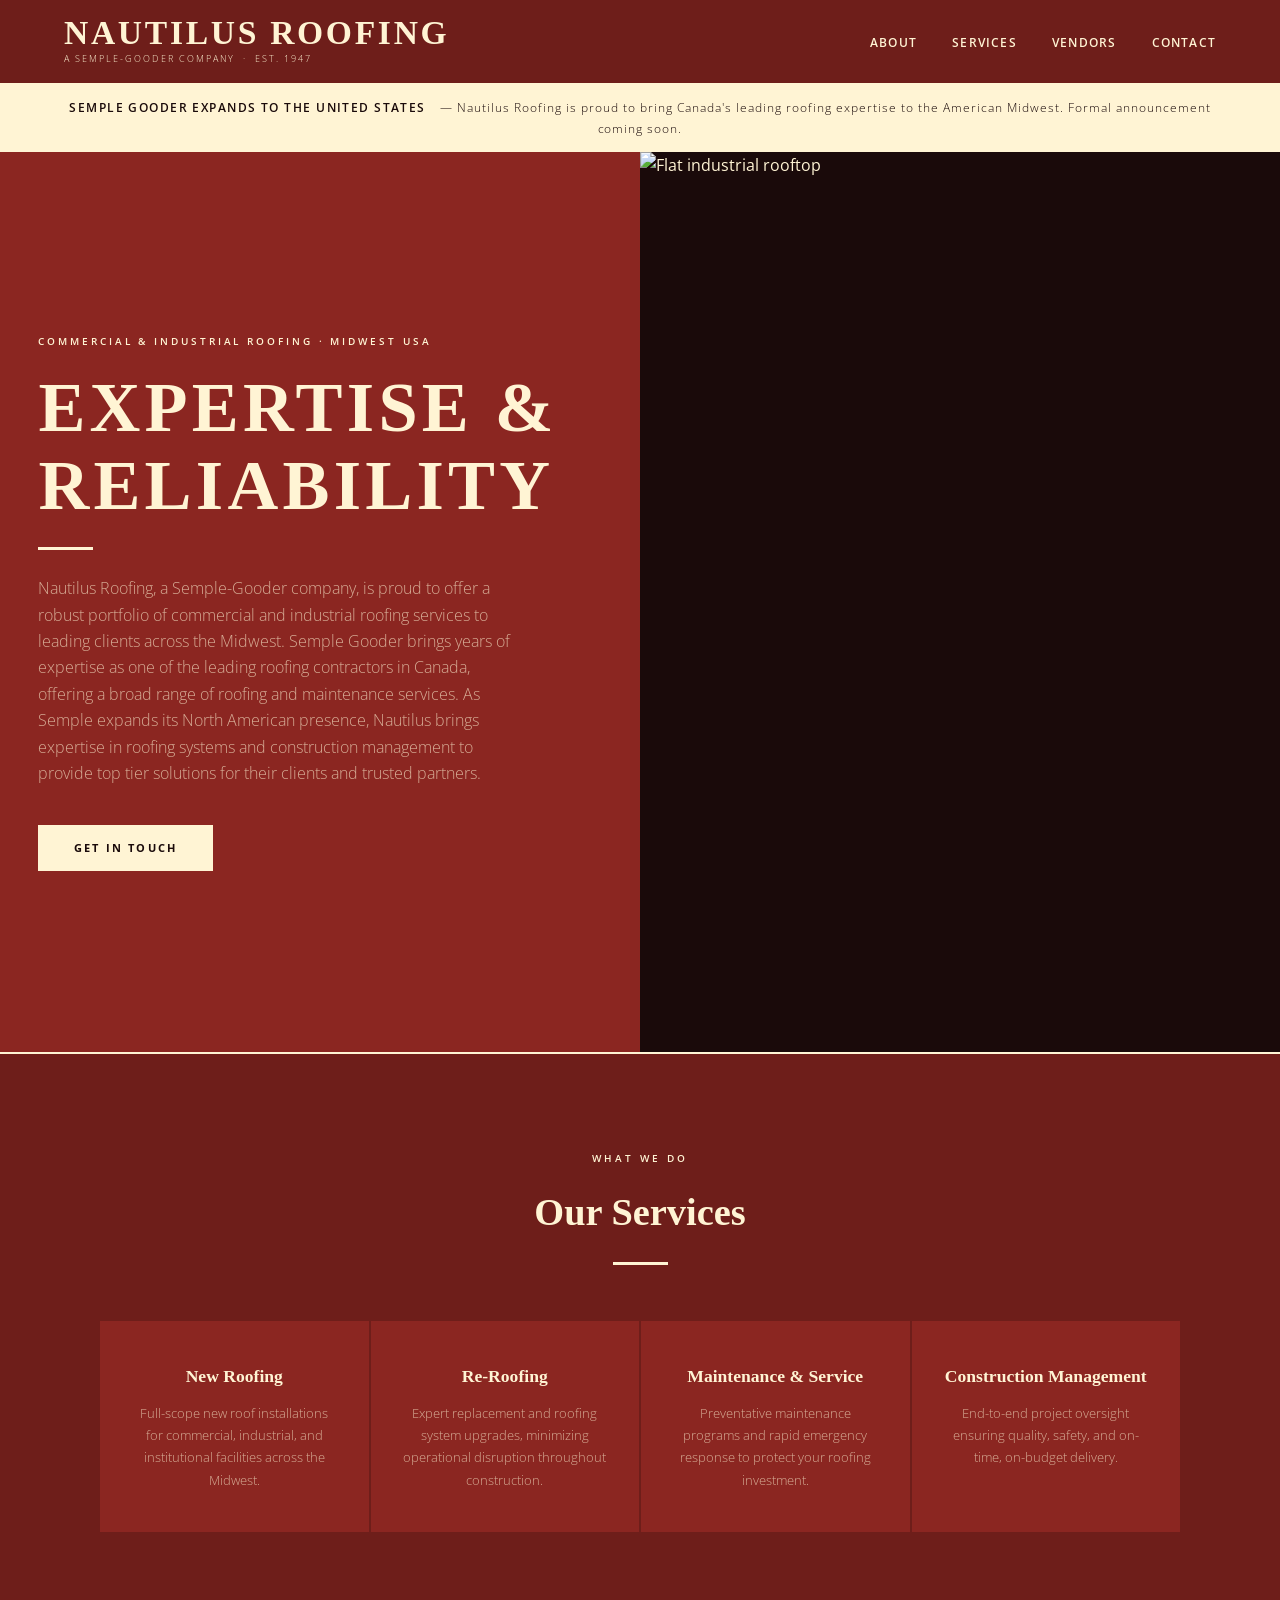
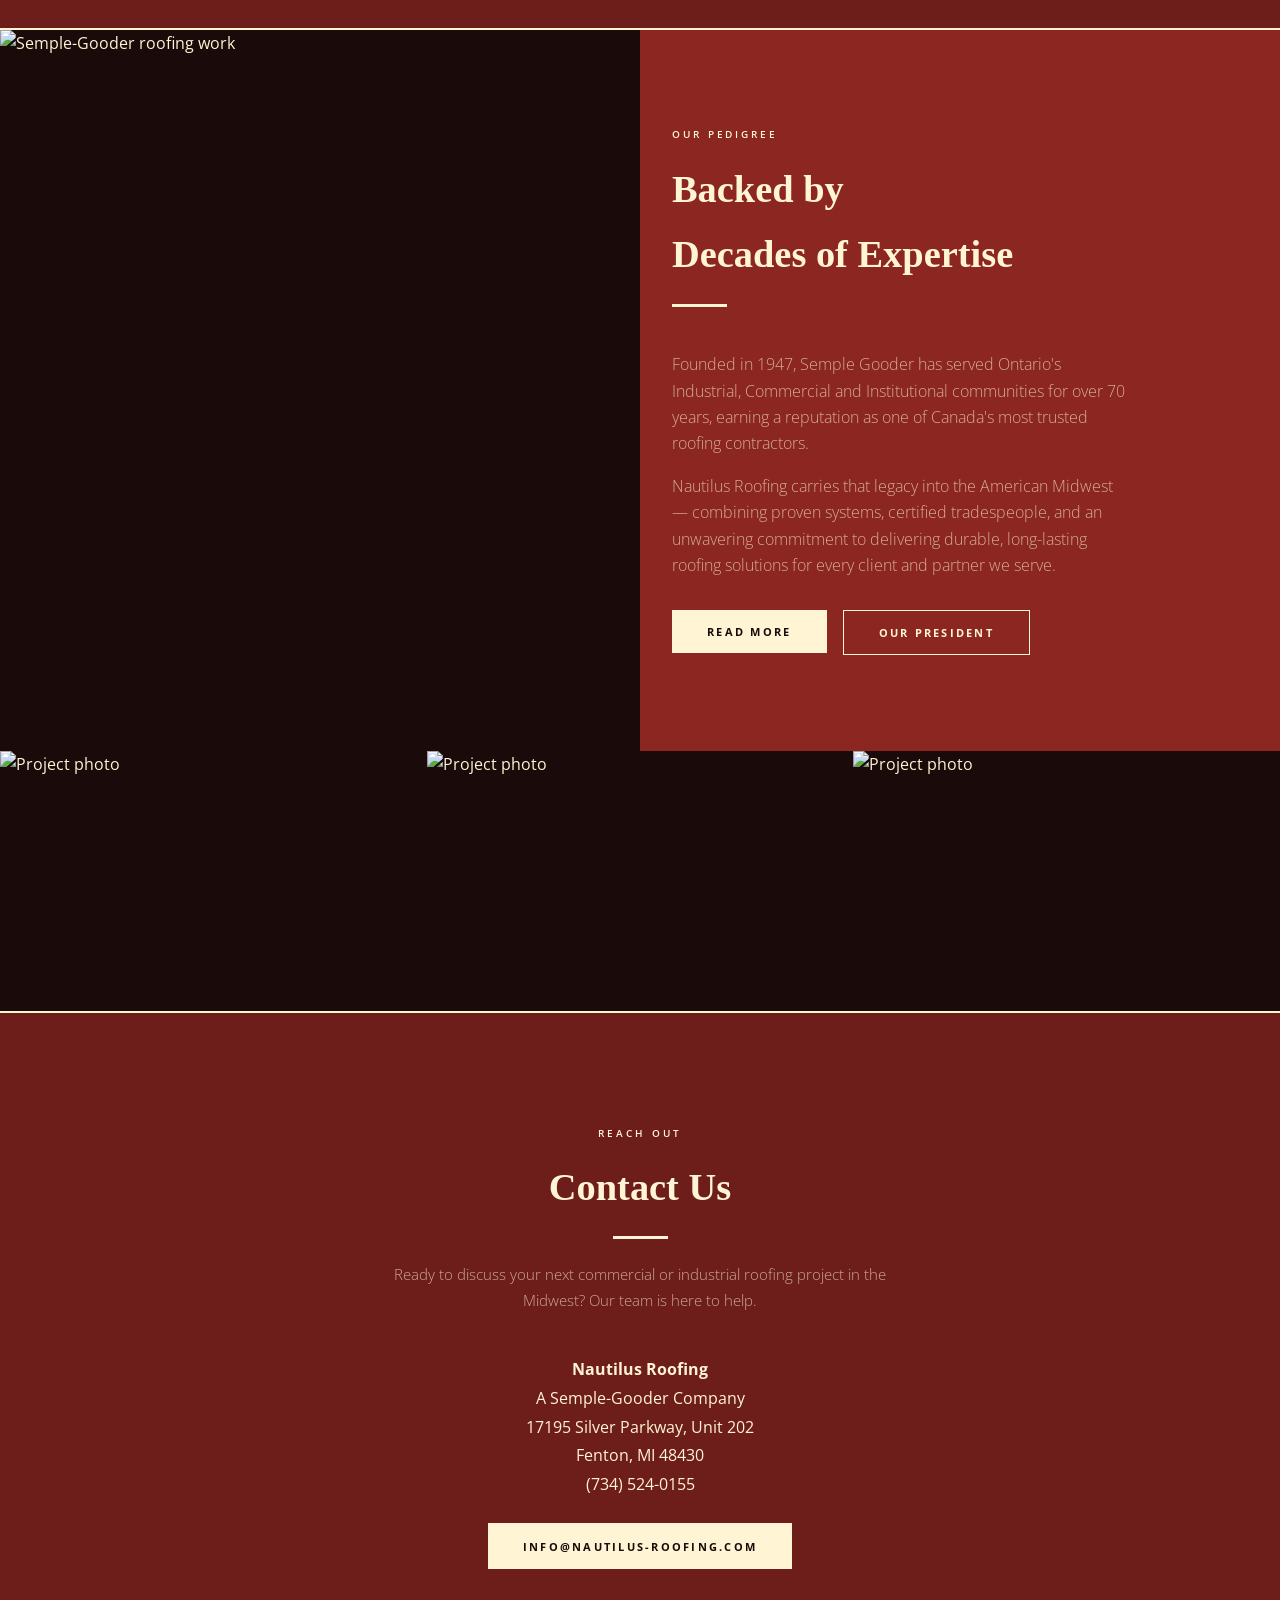
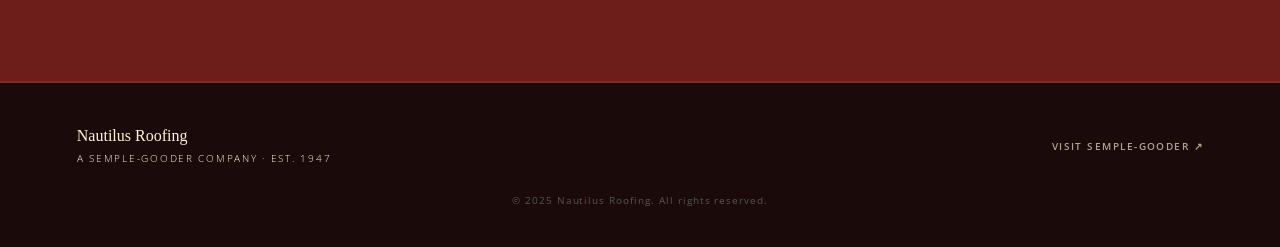
==== commit da8d575e: "Update index.html Address update v5" ====
--- a/index.html
+++ b/index.html
@@ -253,13 +253,14 @@
     in the Midwest? Our team is here to help.
   </p>
 
-  <p style="margin: 1.5rem 0; line-height: 1.8;">
+  <!-- CENTERED CONTACT INFORMATION -->
+  <div style="width: 100%; text-align: center; margin: 1.5rem auto; line-height: 1.8;">
     <strong>Nautilus Roofing</strong><br>
     A Semple-Gooder Company<br>
     17195 Silver Parkway, Unit 202<br>
     Fenton, MI 48430<br>
     (734) 524-0155
-  </p>
+  </div>
 
   <a
     class="btn"
@@ -483,4 +484,4 @@
         providing roofing, maintenance, and construction services to
         commercial, industrial, and institutional clients. With decades
         of experience and a reputation for quality workmanship and
-        project 
+        project execution, the company continues to
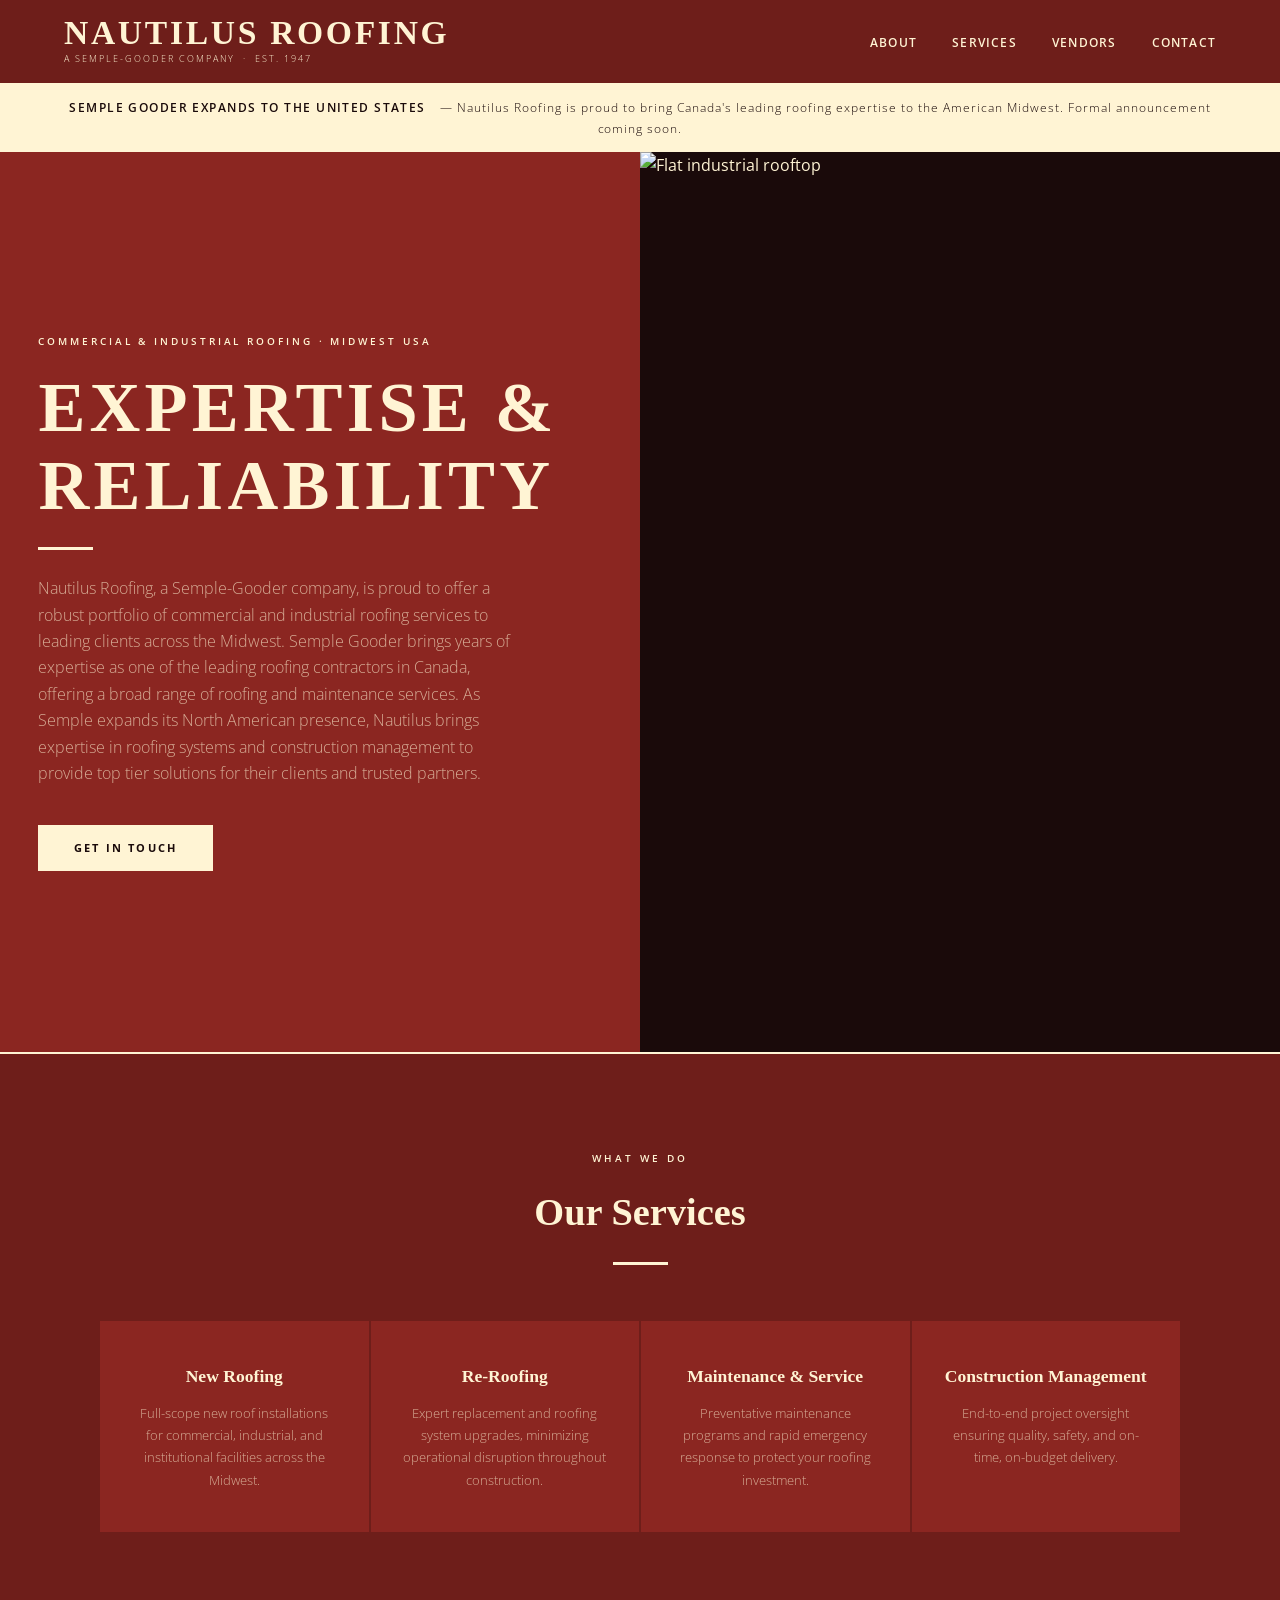
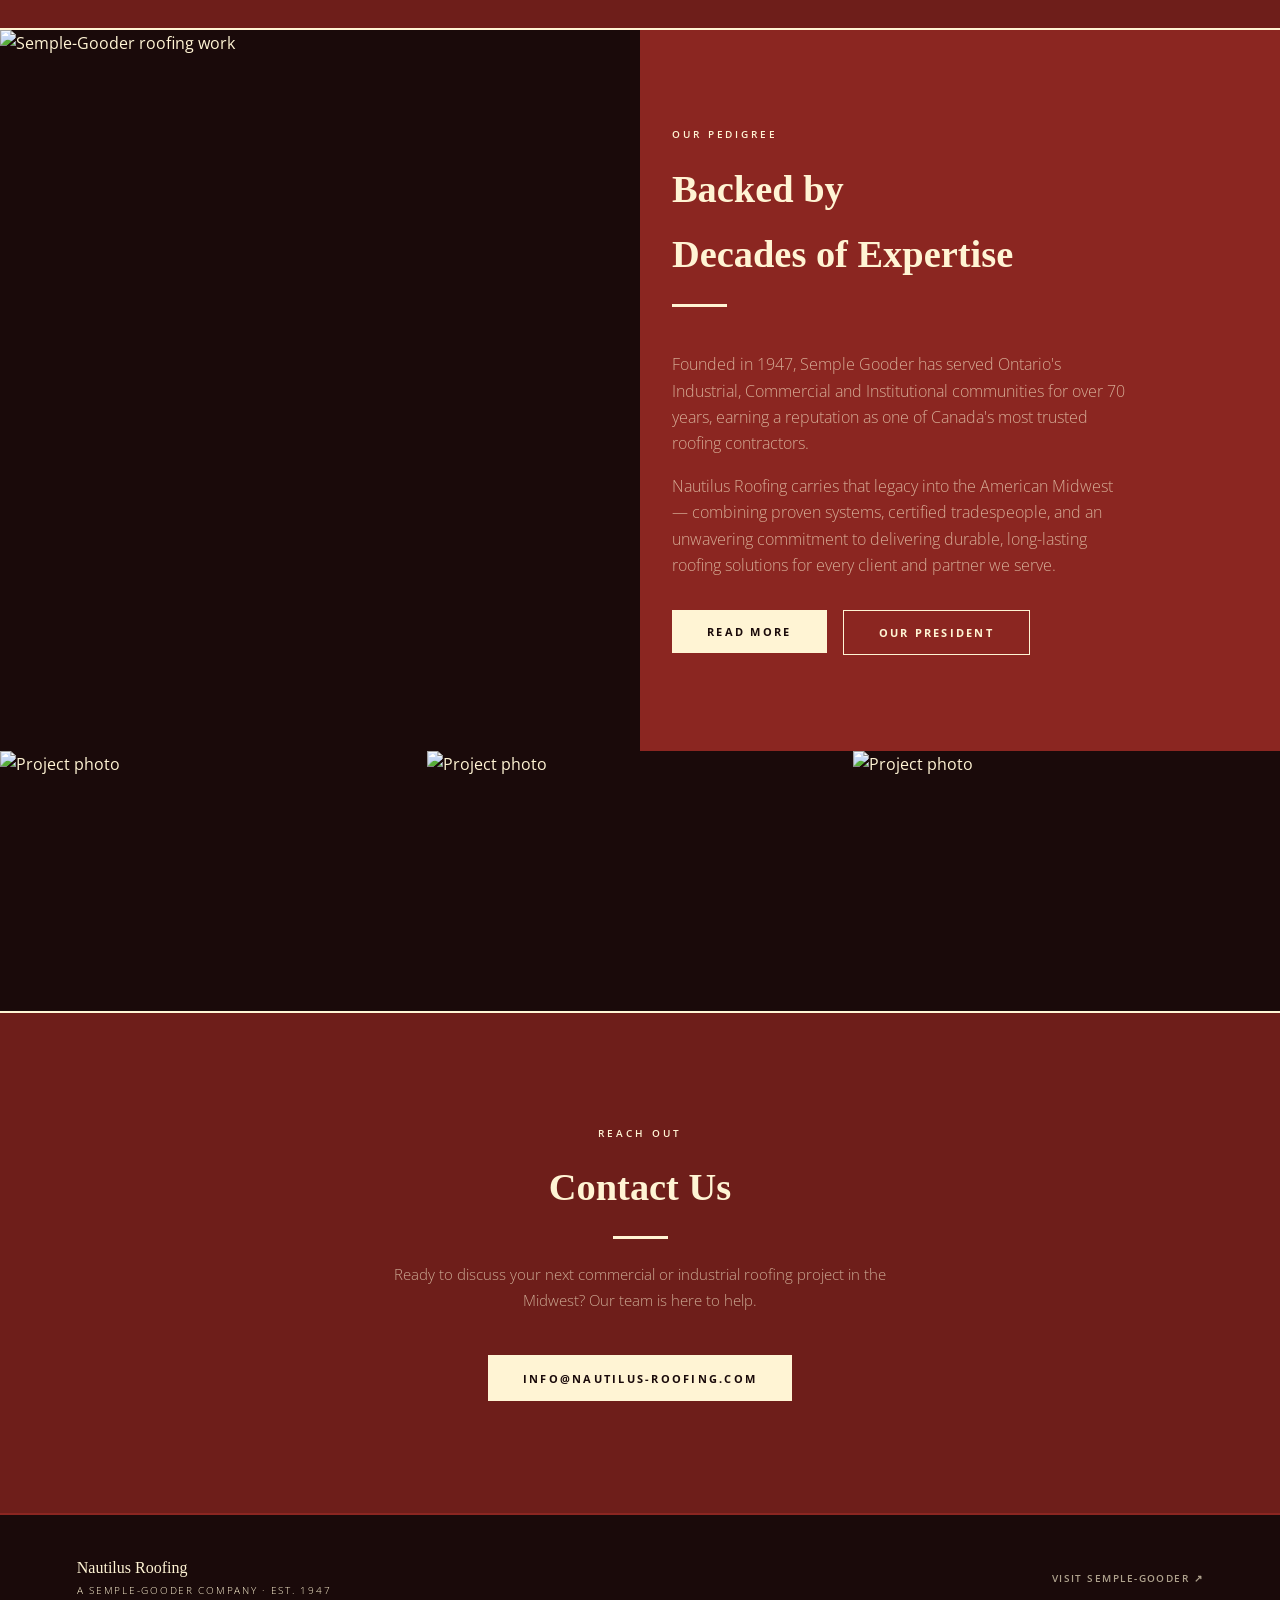
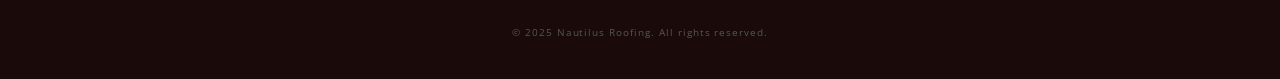
==== commit 975f21cf: "Update index.html Undo previous changes" ====
--- a/index.html
+++ b/index.html
@@ -3,30 +3,18 @@
 <head>
 <meta charset="UTF-8"/>
 <meta name="viewport" content="width=device-width, initial-scale=1.0"/>
-
 <title>Nautilus Roofing – A Semple-Gooder Company</title>
-
-<link
-  href="https://fonts.googleapis.com/css2?family=Open+Sans:wght@300;400;600&display=swap"
-  rel="stylesheet"
-/>
-
+<link href="https://fonts.googleapis.com/css2?family=Open+Sans:wght@300;400;600&display=swap" rel="stylesheet"/>
 <link href="styles.css" rel="stylesheet"/>
 </head>
-
 <body>
 
 <!-- NAV -->
 <nav>
   <div class="logo-block">
-    <span class="logo-top">
-      Nautilus <span>Roofing</span>
-    </span>
-    <span class="logo-bottom">
-      A Semple-Gooder Company &nbsp;·&nbsp; Est. 1947
-    </span>
+    <span class="logo-top">Nautilus <span>Roofing</span></span>
+    <span class="logo-bottom">A Semple-Gooder Company &nbsp;·&nbsp; Est. 1947</span>
   </div>
-
   <ul class="nav-links">
     <li><a href="#about">About</a></li>
     <li><a href="#services">Services</a></li>
@@ -35,453 +23,166 @@
   </ul>
 </nav>
 
-
 <!-- ANNOUNCEMENT -->
 <div class="announcement">
   Semple Gooder Expands to the United States
-  <span>
-    — Nautilus Roofing is proud to bring Canada's leading roofing
-    expertise to the American Midwest. Formal announcement coming soon.
-  </span>
+  <span>— Nautilus Roofing is proud to bring Canada's leading roofing expertise to the American Midwest. Formal announcement coming soon.</span>
 </div>
-
 
 <!-- HERO -->
 <section id="hero">
-
   <div class="hero-left">
-
-    <p class="eyebrow">
-      Commercial &amp; Industrial Roofing · Midwest USA
+    <p class="eyebrow">Commercial &amp; Industrial Roofing · Midwest USA</p>
+    <h1 class="hero-title">Expertise &amp;<br>Reliability</h1>
+    <div class="gold-bar"></div>
+    <p class="hero-copy">
+      Nautilus Roofing, a Semple-Gooder company, is proud to offer a robust portfolio of commercial and industrial roofing services to leading clients across the Midwest. Semple Gooder brings years of expertise as one of the leading roofing contractors in Canada, offering a broad range of roofing and maintenance services. As Semple expands its North American presence, Nautilus brings expertise in roofing systems and construction management to provide top tier solutions for their clients and trusted partners.
     </p>
-
-    <h1 class="hero-title">
-      Expertise &amp;<br>
-      Reliability
-    </h1>
-
-    <div class="gold-bar"></div>
-
-    <p class="hero-copy">
-      Nautilus Roofing, a Semple-Gooder company, is proud to offer a
-      robust portfolio of commercial and industrial roofing services to
-      leading clients across the Midwest. Semple Gooder brings years of
-      expertise as one of the leading roofing contractors in Canada,
-      offering a broad range of roofing and maintenance services. As
-      Semple expands its North American presence, Nautilus brings
-      expertise in roofing systems and construction management to
-      provide top tier solutions for their clients and trusted partners.
-    </p>
-
     <a href="#contact" class="btn">Get in Touch</a>
-
   </div>
-
-
   <div class="hero-right">
-    <img
-      src="https://lh3.googleusercontent.com/d/12oArvIvp4bJg8T8Vio-duXnWAzdZwR2B"
-      alt="Flat industrial rooftop"
-    />
+    <img src="https://lh3.googleusercontent.com/d/12oArvIvp4bJg8T8Vio-duXnWAzdZwR2B" alt="Flat industrial rooftop"/>
   </div>
-
 </section>
-
 
 <!-- SERVICES -->
 <section id="services">
+  <div class="section-header">
+    <span class="section-label">What We Do</span>
+    <h2 class="section-title">Our Services</h2>
+    <div class="gold-bar-c"></div>
+  </div>
+  <div class="services-grid">
+    <div class="service-card">
+      <h3>New Roofing</h3>
+      <p>Full-scope new roof installations for commercial, industrial, and institutional facilities across the Midwest.</p>
+    </div>
+    <div class="service-card">
+      <h3>Re-Roofing</h3>
+      <p>Expert replacement and roofing system upgrades, minimizing operational disruption throughout construction.</p>
+    </div>
+    <div class="service-card">
+      <h3>Maintenance &amp; Service</h3>
+      <p>Preventative maintenance programs and rapid emergency response to protect your roofing investment.</p>
+    </div>
+    <div class="service-card">
+      <h3>Construction Management</h3>
+      <p>End-to-end project oversight ensuring quality, safety, and on-time, on-budget delivery.</p>
+    </div>
+  </div>
+</section>
 
-  <div class="section-header">
+<!-- ABOUT -->
+<section id="about">
+  <div class="about-img">
+    <img src="https://semplegooder.com/wp-content/themes/semplegooder/assets/img/front-page/about.jpg" alt="Semple-Gooder roofing work"/>
+  </div>
+  <div class="about-text">
+    <span class="section-label">Our Pedigree</span>
+    <h2 class="section-title">Backed by<br>Decades of Expertise</h2>
+    <div class="gold-bar"></div>
+    <p>Founded in 1947, Semple Gooder has served Ontario's Industrial, Commercial and Institutional communities for over 70 years, earning a reputation as one of Canada's most trusted roofing contractors.</p>
+    <p style="margin-top:1rem;">Nautilus Roofing carries that legacy into the American Midwest — combining proven systems, certified tradespeople, and an unwavering commitment to delivering durable, long-lasting roofing solutions for every client and partner we serve.</p>
+    <div class="about-buttons">
+      <button class="btn" onclick="openOverlay('pr-overlay')">Read More</button>
+      <button class="btn btn-outline" onclick="openOverlay('president-overlay')">Our President</button>
+    </div>
+  </div>
+</section>
 
-    <span class="section-label">What We Do</span>
+<!-- PHOTO STRIP -->
+<div class="photo-strip">
+  <div><img src="https://semplegooder.com/wp-content/uploads/2020/07/a-5.jpg" alt="Project photo"/></div>
+  <div><img src="https://semplegooder.com/wp-content/uploads/2020/07/a-8.jpg" alt="Project photo"/></div>
+  <div><img src="https://semplegooder.com/wp-content/uploads/2020/07/a-11.jpg" alt="Project photo"/></div>
+</div>
 
-    <h2 class="section-title">
-      Our Services
-    </h2>
+<!-- CONTACT -->
+<section id="contact">
+  <span class="section-label">Reach Out</span>
+  <h2 class="section-title">Contact Us</h2>
+  <div class="gold-bar-c"></div>
+  <p>Ready to discuss your next commercial or industrial roofing project in the Midwest? Our team is here to help.</p>
+  <a class="btn" href="mailto:info@nautilus-roofing.com">info@nautilus-roofing.com</a>
+</section>
 
-    <div class="gold-bar-c"></div>
+<!-- FOOTER -->
+<footer>
+  <div class="footer-left">
+    Nautilus Roofing
+    <small>A Semple-Gooder Company · Est. 1947</small>
+  </div>
+  <div class="footer-right">
+    <a href="https://semplegooder.com" target="_blank" rel="noopener">Visit Semple-Gooder ↗</a>
+  </div>
+  <p class="footer-copy">© 2025 Nautilus Roofing. All rights reserved.</p>
+</footer>
 
+<!-- PR OVERLAY -->
+<div class="overlay" id="pr-overlay">
+  <button class="overlay-close" onclick="closeOverlay('pr-overlay')">✕ Close</button>
+
+  <div class="pr-header">
+    <div>
+      <div class="logo-top">Nautilus <span>Roofing</span></div>
+      <div class="logo-bottom">A Semple Gooder Company</div>
+    </div>
+    <div class="pr-header-contact">
+      11845 Brookfield St.<br>Livonia, MI 48154<br>(734) 524-0155
+    </div>
   </div>
 
-
-  <div class="services-grid">
-
-    <div class="service-card">
-      <h3>New Roofing</h3>
-      <p>
-        Full-scope new roof installations for commercial, industrial,
-        and institutional facilities across the Midwest.
-      </p>
+  <div class="overlay-inner">
+    <div class="pr-headline">Nautilus Roofing, a Semple-Gooder Company, Launches Operations Across the Midwest</div>
+    <div class="overlay-body">
+      <p><strong>DETROIT, MICH.</strong> — Nautilus Roofing, a Semple-Gooder company, today announced its launch as a premier commercial and industrial roofing contractor serving clients throughout the Midwest.</p>
+      <p>Headquartered in the Detroit area, Nautilus Roofing combines local leadership with the expertise and resources of Semple-Gooder, one of Canada's leading roofing contractors. As Semple-Gooder continues to expand its North American presence, Nautilus brings specialized roofing knowledge and construction management expertise to commercial, industrial, and institutional clients across the region.</p>
+      <p>The company is led by Scott Nemecek, President of Nautilus Roofing, with Patrick Shain overseeing operations. Together with Mark Baxter, President of Semple-Gooder, the leadership team brings hundreds of years of combined roofing, construction, and project management experience to the business.</p>
+      <p>Nautilus Roofing was established to serve organizations requiring a trusted roofing partner capable of delivering complex projects safely, efficiently, and with minimal disruption to ongoing operations.</p>
+      <p>"The Midwest is home to some of North America's most important manufacturing, industrial, and commercial facilities," said Scott Nemecek, President of Nautilus Roofing. "Our team understands the unique challenges these facilities face and the importance of delivering roofing solutions that support long-term operational reliability."</p>
+      <p>Nemecek added, "By combining local expertise with the strength and experience of Semple-Gooder, we're able to provide clients with exceptional service, proven project execution, and the resources necessary to successfully manage projects of any size or complexity."</p>
+      <p>Nautilus Roofing offers a comprehensive portfolio of commercial and industrial roofing services, including new roof installations, re-roofing projects, preventative maintenance programs, emergency service response, and full-scale construction management. The company serves clients across a variety of sectors, including manufacturing, automotive, industrial, commercial, and institutional markets.</p>
+      <p>According to Mark Baxter, President of Semple-Gooder, the launch represents an important milestone in the company's long-term growth strategy.</p>
+      <p>"Nautilus Roofing reflects our commitment to bringing the experience, quality, and customer-focused approach that have defined Semple-Gooder for decades to clients throughout the Midwest," said Baxter. "With Scott Nemecek and Patrick Shain leading the organization, Nautilus is exceptionally well-positioned to support customers with reliable roofing solutions and professional project management from planning through completion."</p>
+      <h3>Core Service Areas</h3>
+      <ul>
+        <li>New roofing installations for commercial, industrial, and institutional facilities</li>
+        <li>Re-roofing and roofing system upgrades designed to minimize operational disruption</li>
+        <li>Preventative maintenance and emergency service programs that protect roofing assets</li>
+        <li>Construction management services that ensure quality, safety, schedule adherence, and budget control</li>
+      </ul>
+      <p>With strong local leadership, extensive industry experience, and the backing of an established North American roofing contractor, Nautilus Roofing is positioned to become a trusted partner for facility owners and property managers throughout the Midwest.</p>
     </div>
 
-
-    <div class="service-card">
-      <h3>Re-Roofing</h3>
-      <p>
-        Expert replacement and roofing system upgrades, minimizing
-        operational disruption throughout construction.
-      </p>
-    </div>
-
-
-    <div class="service-card">
-      <h3>Maintenance &amp; Service</h3>
-      <p>
-        Preventative maintenance programs and rapid emergency response
-        to protect your roofing investment.
-      </p>
-    </div>
-
-
-    <div class="service-card">
-      <h3>Construction Management</h3>
-      <p>
-        End-to-end project oversight ensuring quality, safety, and
-        on-time, on-budget delivery.
-      </p>
+    <div class="pr-footer">
+      <h3>About Nautilus Roofing</h3>
+      <p>Nautilus Roofing, a Semple-Gooder company, provides commercial and industrial roofing services throughout the Midwest. Based in Detroit, the company specializes in new roofing, re-roofing, maintenance and service programs, and construction management for commercial, industrial, and institutional facilities.</p>
+      <h3 style="margin-top:1.4rem;">About Semple-Gooder</h3>
+      <p>Semple-Gooder is one of Canada's leading roofing contractors, providing roofing, maintenance, and construction services to commercial, industrial, and institutional clients. With decades of experience and a reputation for quality workmanship and project execution, the company continues to expand its presence across North America.</p>
+      <div class="pr-media-contact">Media Contact &nbsp;·&nbsp; <span><a href="mailto:info@nautilus-roofing.com">info@nautilus-roofing.com</a></span></div>
     </div>
 
   </div>
-
-</section>
-
-
-<!-- ABOUT -->
-<section id="about">
-
-  <div class="about-img">
-
-    <img
-      src="https://semplegooder.com/wp-content/themes/semplegooder/assets/img/front-page/about.jpg"
-      alt="Semple-Gooder roofing work"
-    />
-
-  </div>
-
-
-  <div class="about-text">
-
-    <span class="section-label">
-      Our Pedigree
-    </span>
-
-    <h2 class="section-title">
-      Backed by<br>
-      Decades of Expertise
-    </h2>
-
-    <div class="gold-bar"></div>
-
-    <p>
-      Founded in 1947, Semple Gooder has served Ontario's Industrial,
-      Commercial and Institutional communities for over 70 years,
-      earning a reputation as one of Canada's most trusted roofing
-      contractors.
-    </p>
-
-    <p style="margin-top:1rem;">
-      Nautilus Roofing carries that legacy into the American Midwest —
-      combining proven systems, certified tradespeople, and an unwavering
-      commitment to delivering durable, long-lasting roofing solutions
-      for every client and partner we serve.
-    </p>
-
-
-    <div class="about-buttons">
-
-      <button
-        class="btn"
-        onclick="openOverlay('pr-overlay')">
-        Read More
-      </button>
-
-      <button
-        class="btn btn-outline"
-        onclick="openOverlay('president-overlay')">
-        Our President
-      </button>
-
-    </div>
-
-  </div>
-
-</section>
-
-
-<!-- PHOTO STRIP -->
-<div class="photo-strip">
-
-  <div>
-    <img
-      src="https://semplegooder.com/wp-content/uploads/2020/07/a-5.jpg"
-      alt="Project photo"
-    />
-  </div>
-
-  <div>
-    <img
-      src="https://semplegooder.com/wp-content/uploads/2020/07/a-8.jpg"
-      alt="Project photo"
-    />
-  </div>
-
-  <div>
-    <img
-      src="https://semplegooder.com/wp-content/uploads/2020/07/a-11.jpg"
-      alt="Project photo"
-    />
-  </div>
-
 </div>
 
+<!-- PRESIDENT OVERLAY -->
+<div class="overlay" id="president-overlay">
+  <button class="overlay-close" onclick="closeOverlay('president-overlay')">✕ Close</button>
+  <div class="overlay-inner">
+    <span class="overlay-eyebrow">Meet Our President</span>
+    <div class="overlay-title">Scott Nemecek</div>
+    <div class="overlay-subtitle">President, Nautilus Roofing</div>
+    <div class="overlay-divider"></div>
+    <div class="overlay-body">
+      <p>Scott Nemecek is President of Nautilus Roofing, a Semple-Gooder company, where he leads strategic growth, operational excellence, and client partnerships across the commercial and industrial roofing sector. With an extensive background in construction and business leadership, Scott has built a reputation for delivering high-quality projects, fostering strong customer relationships, and developing high-performing teams focused on safety, innovation, and long-term value.</p>
+      <p>Throughout his career, Scott has held leadership roles that have strengthened his expertise in project management, business development, operations, and customer service. His extensive experience across a broad range of construction markets—including institutional, automotive, federal, power and energy, petrochemical, municipal, and K-12 and higher education sectors—has provided him with a comprehensive understanding of complex building systems, large-scale project execution, and the evolving needs of commercial and industrial property owners.</p>
+      <p>Today, Scott leads Nautilus Roofing as it expands its presence throughout the Midwest, providing clients with comprehensive roofing solutions, construction management expertise, and exceptional service. Under his leadership, Nautilus continues to deliver dependable, high-performance roofing systems that help customers protect and maximize the value of their facilities.</p>
+      <p>Nautilus Roofing, a Semple-Gooder company, proudly offers a robust portfolio of commercial and industrial roofing services to leading clients across the Midwest. Backed by the strength and experience of Semple Gooder, one of Canada's leading roofing contractors, Nautilus combines decades of roofing expertise with proven construction management capabilities to deliver top-tier solutions for clients and trusted partners throughout North America.</p>
+    </div>
+  </div>
+</div>
 
-<!-- CONTACT -->
-<section id="contact">
+<script src="site.js"></script>
 
-  <span class="section-label">
-    Reach Out
-  </span>
-
-  <h2 class="section-title">
-    Contact Us
-  </h2>
-
-  <div class="gold-bar-c"></div>
-
-  <p>
-    Ready to discuss your next commercial or industrial roofing project
-    in the Midwest? Our team is here to help.
-  </p>
-
-  <!-- CENTERED CONTACT INFORMATION -->
-  <div style="width: 100%; text-align: center; margin: 1.5rem auto; line-height: 1.8;">
-    <strong>Nautilus Roofing</strong><br>
-    A Semple-Gooder Company<br>
-    17195 Silver Parkway, Unit 202<br>
-    Fenton, MI 48430<br>
-    (734) 524-0155
-  </div>
-
-  <a
-    class="btn"
-    href="mailto:info@nautilus-roofing.com">
-    info@nautilus-roofing.com
-  </a>
-
-</section>
-
-
-<!-- FOOTER -->
-<footer>
-
-  <div class="footer-left">
-
-    Nautilus Roofing
-
-    <small>
-      A Semple-Gooder Company · Est. 1947
-    </small>
-
-  </div>
-
-
-  <div class="footer-right">
-
-    <a
-      href="https://semplegooder.com"
-      target="_blank"
-      rel="noopener">
-      Visit Semple-Gooder ↗
-    </a>
-
-  </div>
-
-
-  <p class="footer-copy">
-    © 2025 Nautilus Roofing. All rights reserved.
-  </p>
-
-</footer>
-
-
-<!-- PR OVERLAY -->
-<div class="overlay" id="pr-overlay">
-
-  <button
-    class="overlay-close"
-    onclick="closeOverlay('pr-overlay')">
-    ✕ Close
-  </button>
-
-
-  <div class="pr-header">
-
-    <div>
-
-      <div class="logo-top">
-        Nautilus <span>Roofing</span>
-      </div>
-
-      <div class="logo-bottom">
-        A Semple Gooder Company
-      </div>
-
-    </div>
-
-
-    <div class="pr-header-contact">
-      17195 Silver Parkway, Unit 202<br>
-      Fenton, MI 48430<br>
-      (734) 524-0155
-    </div>
-
-  </div>
-
-
-  <div class="overlay-inner">
-
-    <div class="pr-headline">
-      Nautilus Roofing, a Semple-Gooder Company, Launches Operations
-      Across the Midwest
-    </div>
-
-
-    <div class="overlay-body">
-
-      <p>
-        <strong>DETROIT, MICH.</strong> — Nautilus Roofing, a
-        Semple-Gooder company, today announced its launch as a premier
-        commercial and industrial roofing contractor serving clients
-        throughout the Midwest.
-      </p>
-
-      <p>
-        Headquartered in the Detroit area, Nautilus Roofing combines
-        local leadership with the expertise and resources of
-        Semple-Gooder, one of Canada's leading roofing contractors.
-        As Semple-Gooder continues to expand its North American
-        presence, Nautilus brings specialized roofing knowledge and
-        construction management expertise to commercial, industrial,
-        and institutional clients across the region.
-      </p>
-
-      <p>
-        The company is led by Scott Nemecek, President of Nautilus
-        Roofing, with Patrick Shain overseeing operations. Together
-        with Mark Baxter, President of Semple-Gooder, the leadership
-        team brings hundreds of years of combined roofing,
-        construction, and project management experience to the
-        business.
-      </p>
-
-      <p>
-        Nautilus Roofing was established to serve organizations
-        requiring a trusted roofing partner capable of delivering
-        complex projects safely, efficiently, and with minimal
-        disruption to ongoing operations.
-      </p>
-
-      <p>
-        "The Midwest is home to some of North America's most important
-        manufacturing, industrial, and commercial facilities," said
-        Scott Nemecek, President of Nautilus Roofing. "Our team
-        understands the unique challenges these facilities face and
-        the importance of delivering roofing solutions that support
-        long-term operational reliability."
-      </p>
-
-      <p>
-        Nemecek added, "By combining local expertise with the strength
-        and experience of Semple-Gooder, we're able to provide clients
-        with exceptional service, proven project execution, and the
-        resources necessary to successfully manage projects of any
-        size or complexity."
-      </p>
-
-      <p>
-        Nautilus Roofing offers a comprehensive portfolio of commercial
-        and industrial roofing services, including new roof
-        installations, re-roofing projects, preventative maintenance
-        programs, emergency service response, and full-scale
-        construction management. The company serves clients across a
-        variety of sectors, including manufacturing, automotive,
-        industrial, commercial, and institutional markets.
-      </p>
-
-      <p>
-        According to Mark Baxter, President of Semple-Gooder, the
-        launch represents an important milestone in the company's
-        long-term growth strategy.
-      </p>
-
-      <p>
-        "Nautilus Roofing reflects our commitment to bringing the
-        experience, quality, and customer-focused approach that have
-        defined Semple-Gooder for decades to clients throughout the
-        Midwest," said Baxter. "With Scott Nemecek and Patrick Shain
-        leading the organization, Nautilus is exceptionally
-        well-positioned to support customers with reliable roofing
-        solutions and professional project management from planning
-        through completion."
-      </p>
-
-
-      <h3>Core Service Areas</h3>
-
-      <ul>
-        <li>
-          New roofing installations for commercial, industrial, and
-          institutional facilities
-        </li>
-
-        <li>
-          Re-roofing and roofing system upgrades designed to minimize
-          operational disruption
-        </li>
-
-        <li>
-          Preventative maintenance and emergency service programs that
-          protect roofing assets
-        </li>
-
-        <li>
-          Construction management services that ensure quality, safety,
-          schedule adherence, and budget control
-        </li>
-      </ul>
-
-
-      <p>
-        With strong local leadership, extensive industry experience,
-        and the backing of an established North American roofing
-        contractor, Nautilus Roofing is positioned to become a trusted
-        partner for facility owners and property managers throughout
-        the Midwest.
-      </p>
-
-    </div>
-
-
-    <div class="pr-footer">
-
-      <h3>About Nautilus Roofing</h3>
-
-      <p>
-        Nautilus Roofing, a Semple-Gooder company, provides commercial
-        and industrial roofing services throughout the Midwest. Based
-        in Detroit, the company specializes in new roofing, re-roofing,
-        maintenance and service programs, and construction management
-        for commercial, industrial, and institutional facilities.
-      </p>
-
-
-      <h3 style="margin-top:1.4rem;">
-        About Semple-Gooder
-      </h3>
-
-      <p>
-        Semple-Gooder is one of Canada's leading roofing contractors,
-        providing roofing, maintenance, and construction services to
-        commercial, industrial, and institutional clients. With decades
-        of experience and a reputation for quality workmanship and
-        project execution, the company continues to
+</body>
+</html>
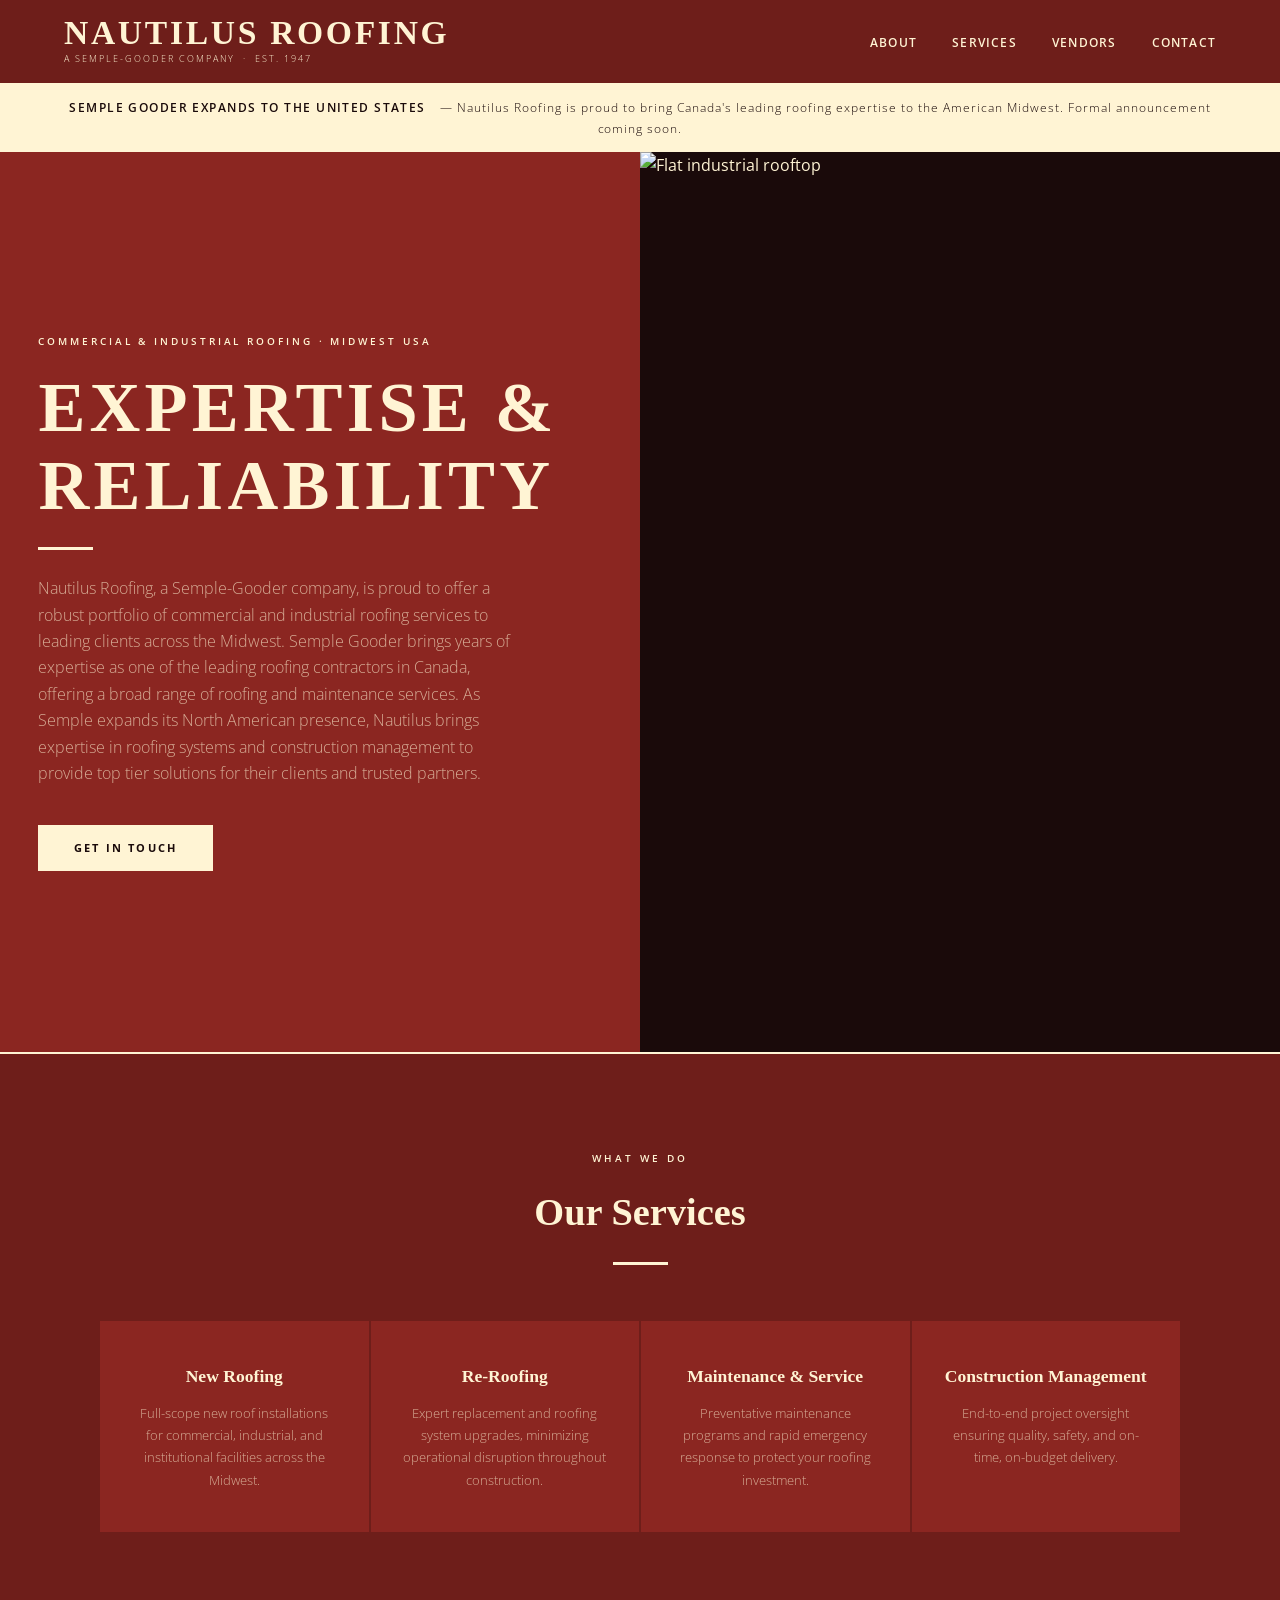
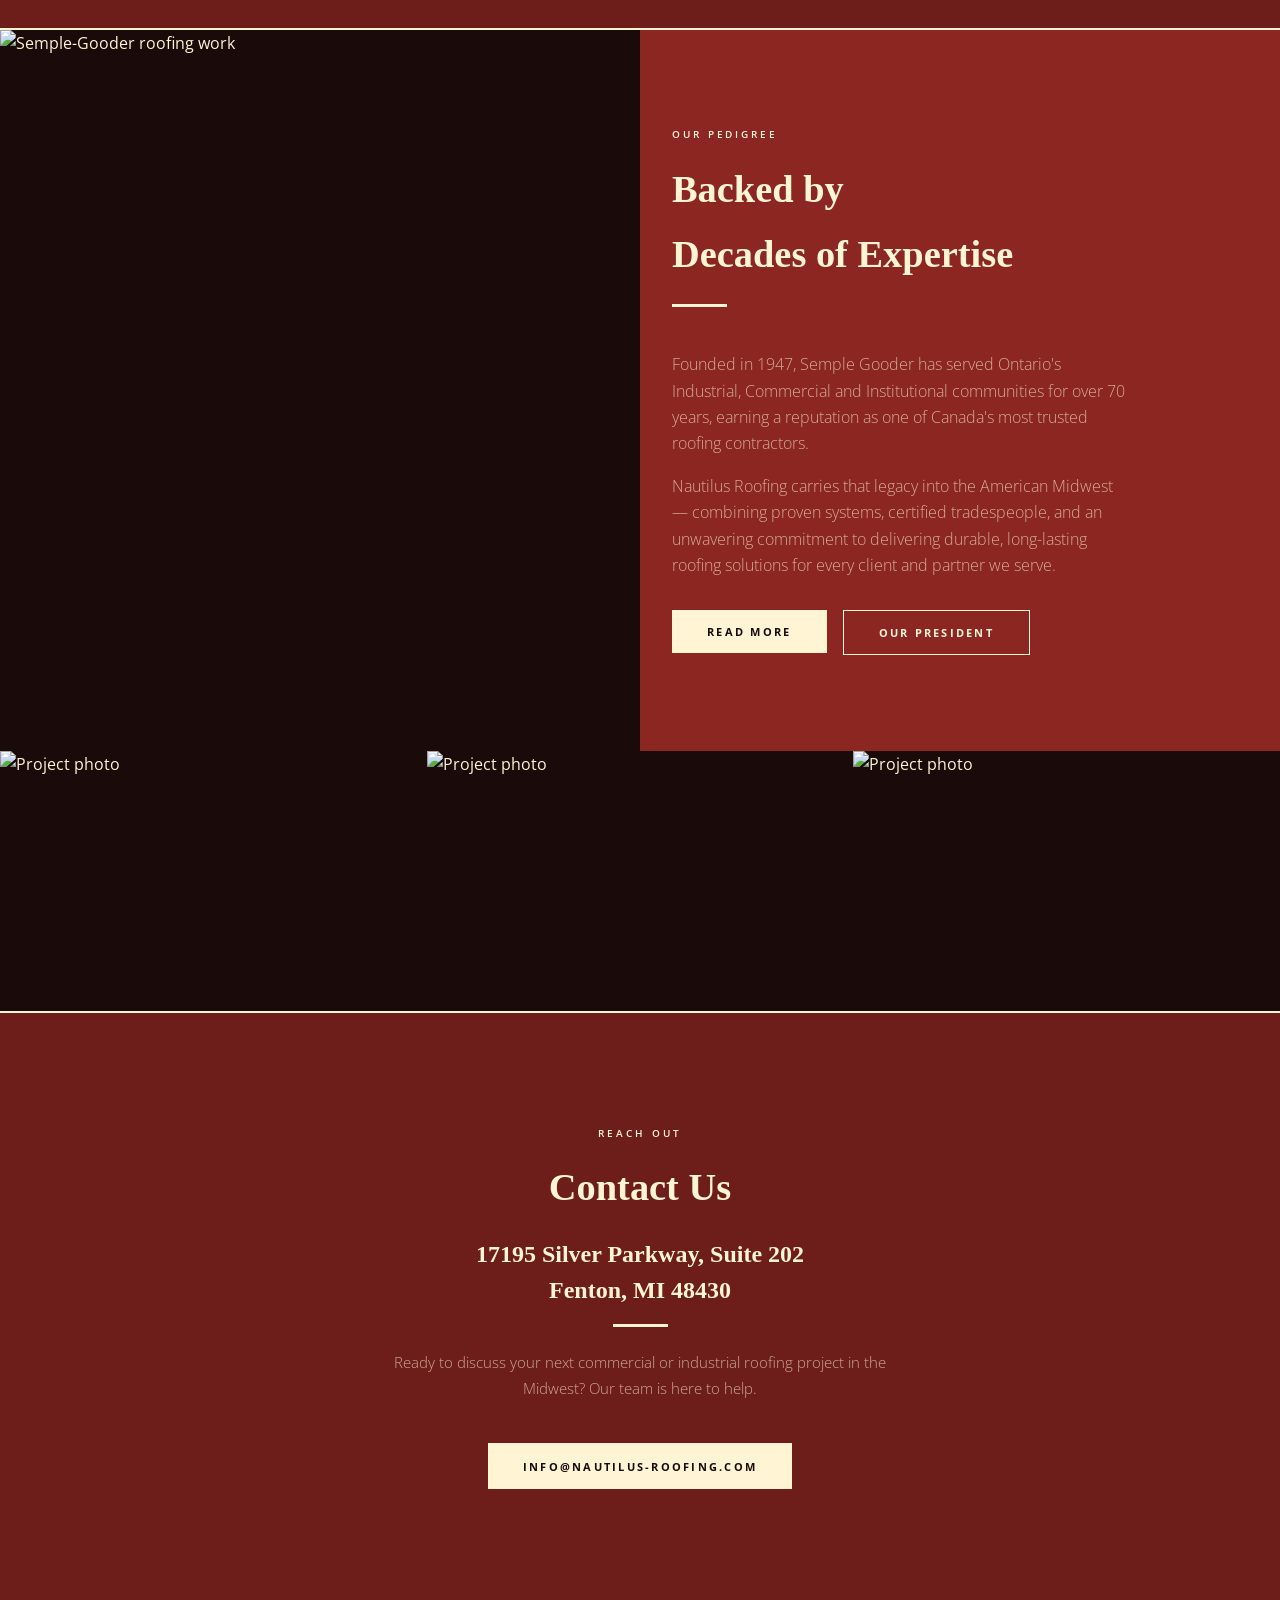
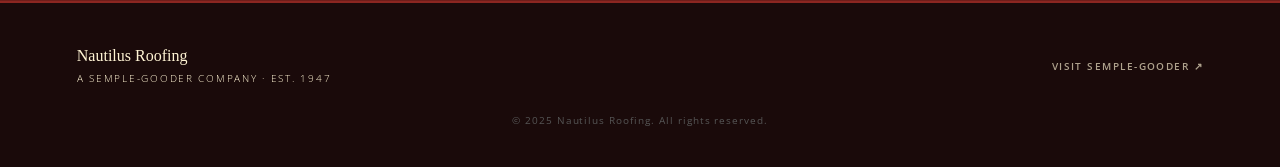
==== commit 4a51fd0f: "Add files via upload" ====
--- a/index.html
+++ b/index.html
@@ -101,6 +101,10 @@
 <section id="contact">
   <span class="section-label">Reach Out</span>
   <h2 class="section-title">Contact Us</h2>
+  <address class="contact-address">
+    17195 Silver Parkway, Suite 202<br>
+    Fenton, MI 48430
+  </address>
   <div class="gold-bar-c"></div>
   <p>Ready to discuss your next commercial or industrial roofing project in the Midwest? Our team is here to help.</p>
   <a class="btn" href="mailto:info@nautilus-roofing.com">info@nautilus-roofing.com</a>
@@ -128,7 +132,7 @@
       <div class="logo-bottom">A Semple Gooder Company</div>
     </div>
     <div class="pr-header-contact">
-      11845 Brookfield St.<br>Livonia, MI 48154<br>(734) 524-0155
+      17195 Silver Parkway, Suite 202<br>Fenton, MI 48430<br>(734) 524-0155
     </div>
   </div>
 
--- a/styles.css
+++ b/styles.css
@@ -202,6 +202,16 @@
   background: var(--red-dk);
   border-top: 2px solid var(--gold);
   padding: 7rem 6%; text-align: center;
+}
+#contact .contact-address {
+  font-family: 'Egyptian Slate', 'Georgia', serif;
+  font-size: clamp(1.125rem, 2vw, 1.5rem);
+  font-weight: 600;
+  font-style: normal;
+  line-height: 1.5;
+  text-align: center;
+  color: var(--cream);
+  margin: 0 auto 1rem;
 }
 #contact p {
   font-size: 0.95rem; font-weight: 300; color: var(--muted);
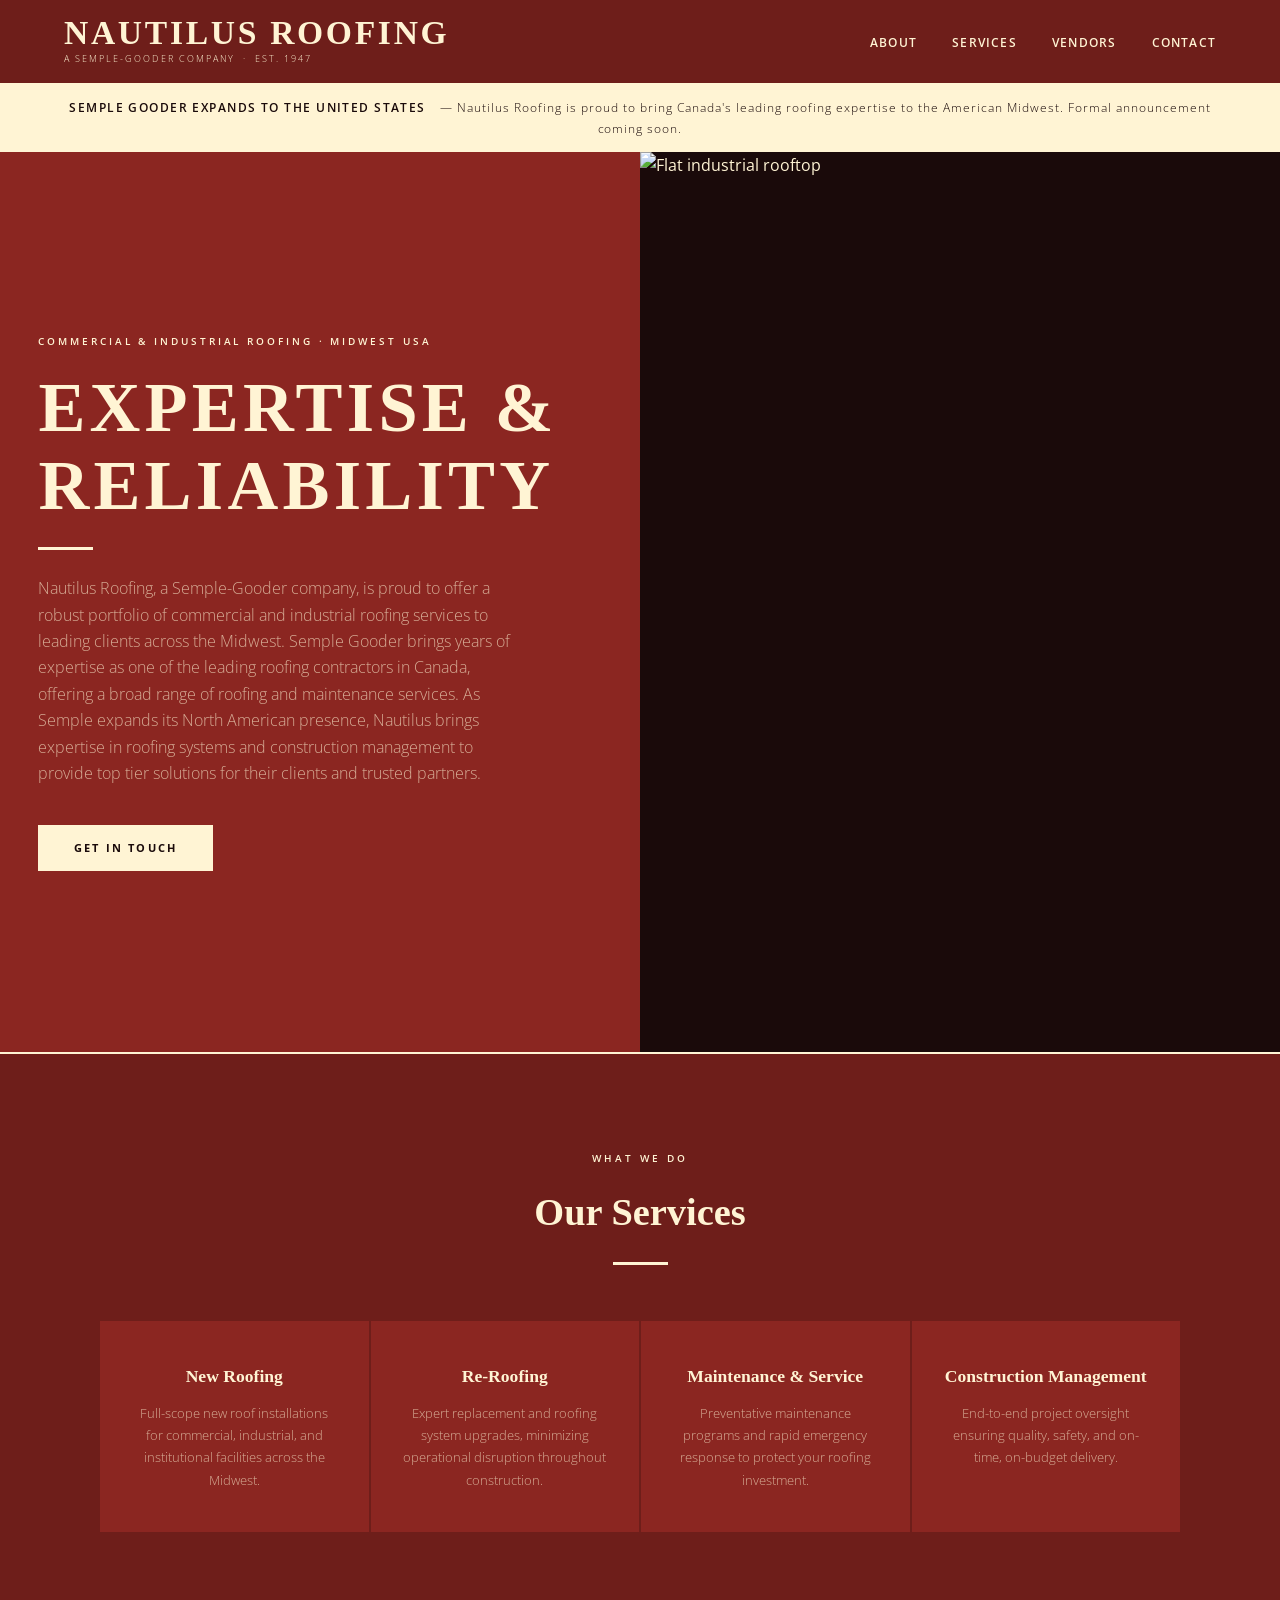
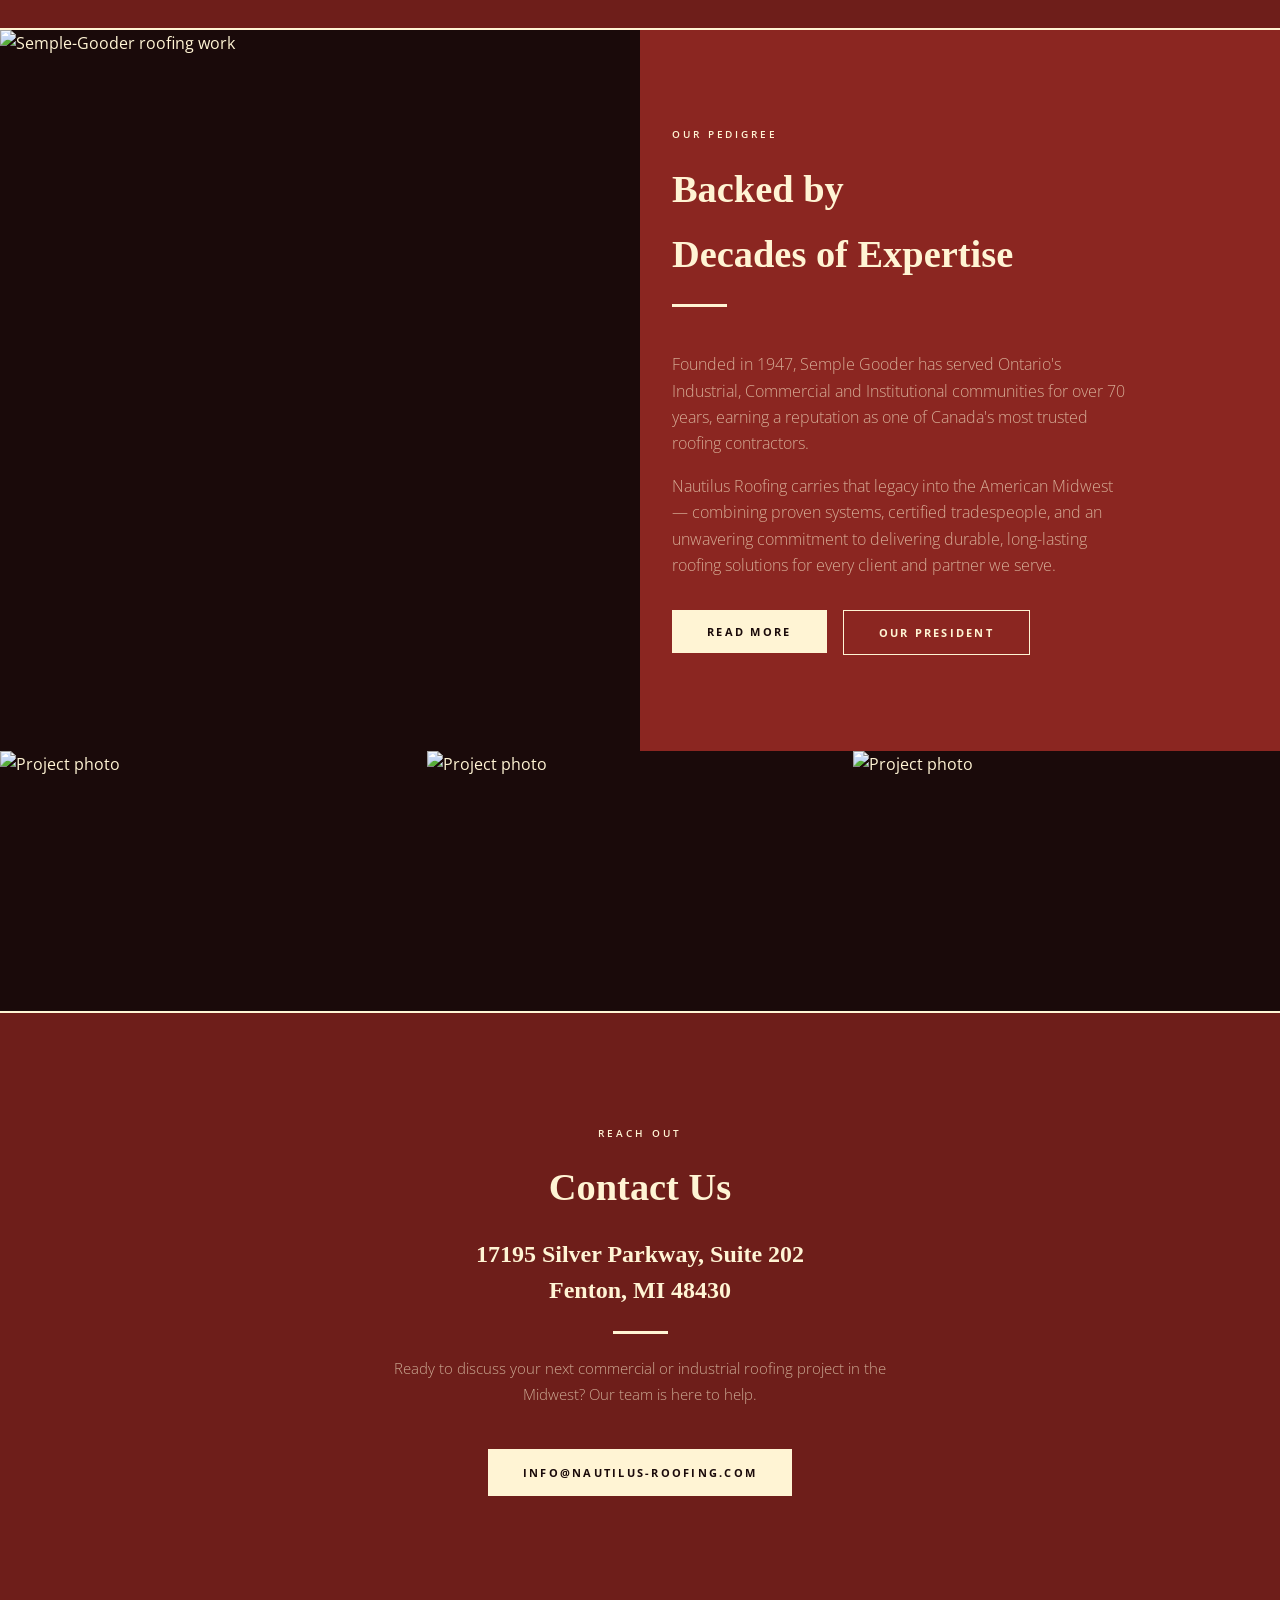
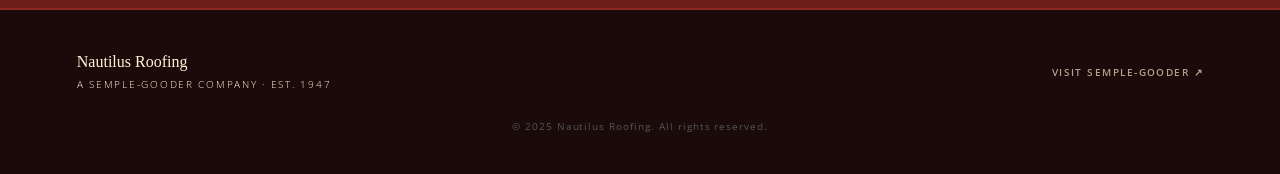
==== commit cfb5063b: "Add files via upload" ====
--- a/index.html
+++ b/index.html
@@ -101,7 +101,7 @@
 <section id="contact">
   <span class="section-label">Reach Out</span>
   <h2 class="section-title">Contact Us</h2>
-  <address class="contact-address">
+  <address class="contact-address" style="font-style: normal;">
     17195 Silver Parkway, Suite 202<br>
     Fenton, MI 48430
   </address>
--- a/styles.css
+++ b/styles.css
@@ -211,7 +211,7 @@
   line-height: 1.5;
   text-align: center;
   color: var(--cream);
-  margin: 0 auto 1rem;
+  margin: 0 auto 1.4rem;
 }
 #contact p {
   font-size: 0.95rem; font-weight: 300; color: var(--muted);
